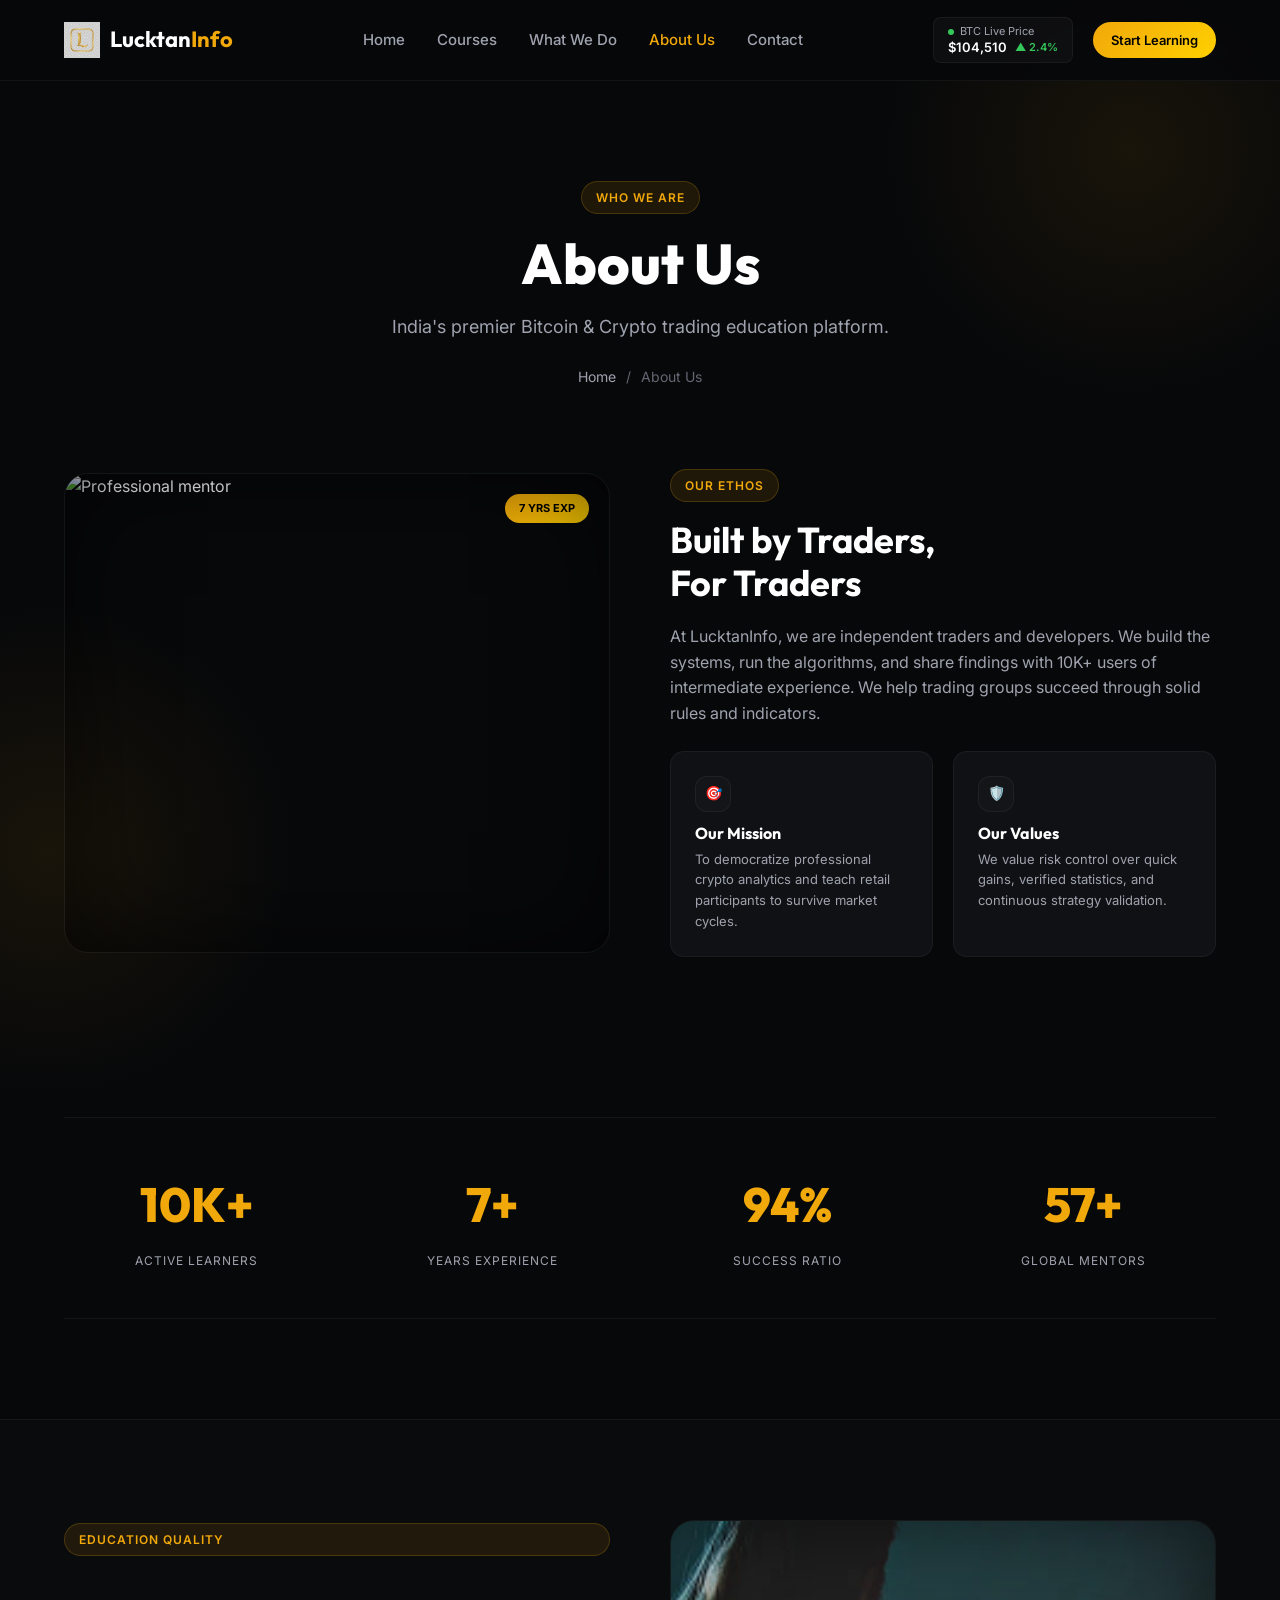
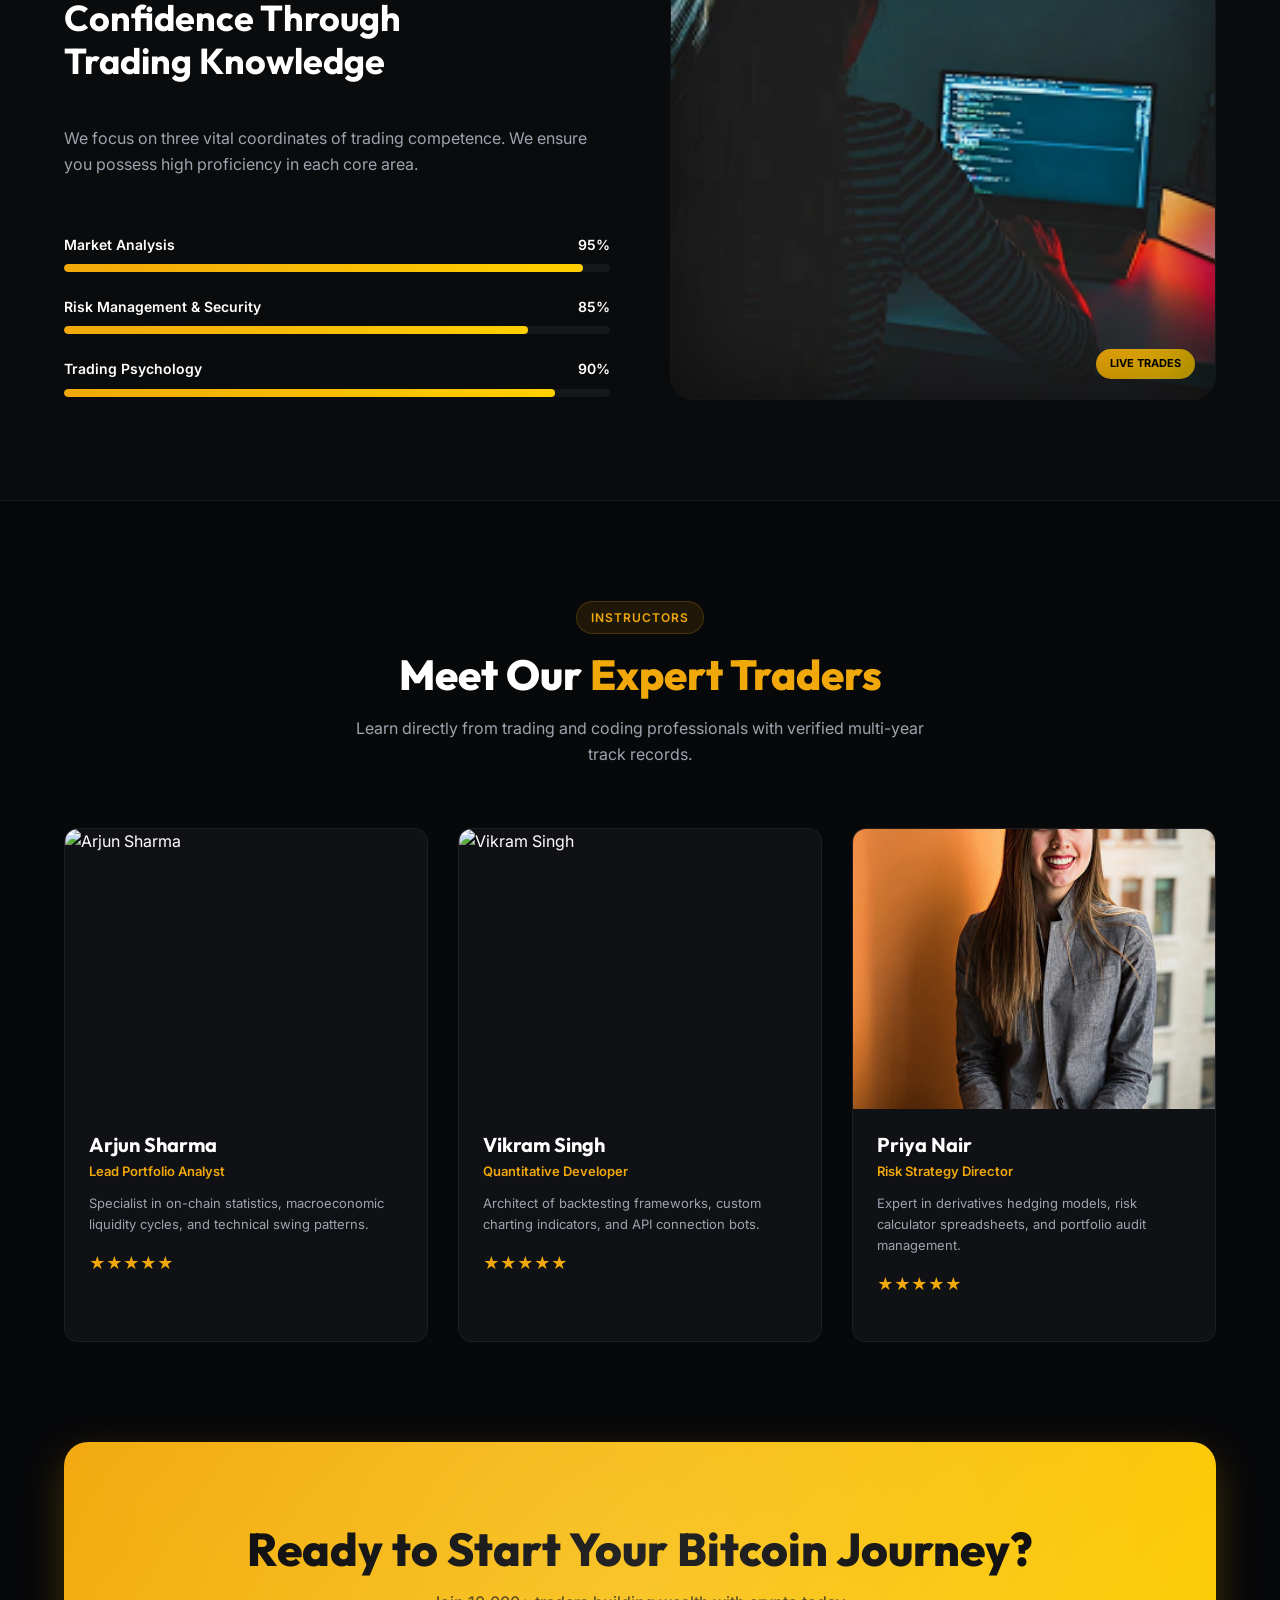
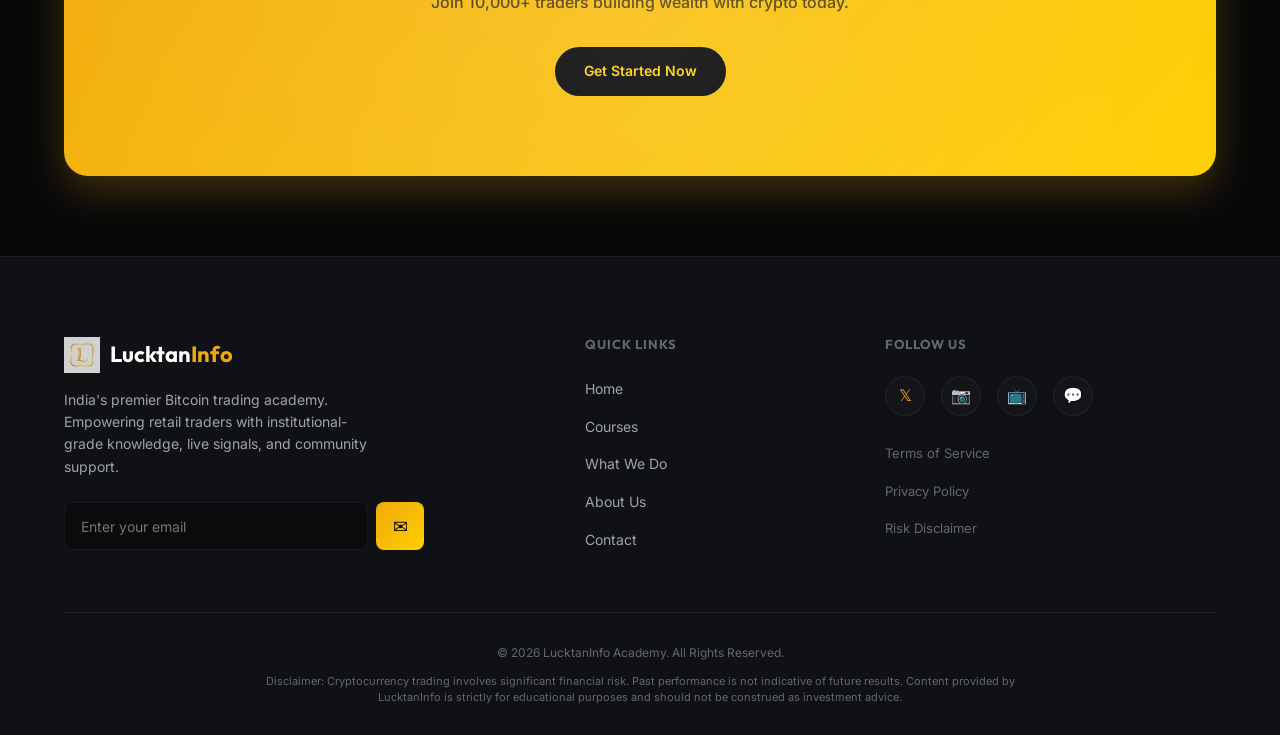
==== about.html @ 6dbd94b3 "Initial commit: LucktanInfo Bitcoin Trading Academy website" ====
<!DOCTYPE html>
<html lang="en">
<head>
  <meta charset="UTF-8">
  <meta name="viewport" content="width=device-width, initial-scale=1.0">
  <title>About Us | LucktanInfo Bitcoin Academy</title>
  <meta name="description" content="Meet our founders, check our core stats, and review the verified credentials of our lead crypto mentors.">
  <link rel="stylesheet" href="css/style.css">
</head>
<body>

  <!-- Background glows -->
  <div class="glow-sphere top-right"></div>
  <div class="glow-sphere bottom-left"></div>

  <!-- Header Section -->
  <header>
    <div class="container">
      <a href="index.html" class="logo" id="logoLink">
        <img src="images/logo.png" alt="LucktanInfo Logo">
        <div class="logo-text">Lucktan<span>Info</span></div>
      </a>
      
      <ul class="nav-links" id="navLinks">
        <li><a href="index.html" id="navHome">Home</a></li>
        <li><a href="courses.html" id="navCourses">Courses</a></li>
        <li><a href="what-we-do.html" id="navWhatWeDo">What We Do</a></li>
        <li><a href="about.html" class="active" id="navAbout">About Us</a></li>
        <li><a href="contact.html" id="navContact">Contact</a></li>
      </ul>

      <div class="nav-actions">
        <!-- Live Bitcoin price tracker -->
        <div class="crypto-ticker" id="btcTicker">
          <div class="ticker-top">
            <span class="ticker-dot"></span>
            <span>BTC Live Price</span>
          </div>
          <div class="ticker-price-row">
            <span class="crypto-price-val">$104,510</span>
            <span class="ticker-change up">▲ 2.4%</span>
          </div>
        </div>
        
        <a href="courses.html" class="btn btn-primary btn-sm" id="navCta">Start Learning</a>
        <button class="mobile-menu-btn" id="mobileMenuBtn" aria-label="Toggle menu">☰</button>
      </div>
    </div>
  </header>

  <!-- Page Hero Section -->
  <section class="page-hero">
    <div class="container">
      <span class="badge">Who We Are</span>
      <h1 class="page-title">About Us</h1>
      <p class="page-subtitle">India's premier Bitcoin & Crypto trading education platform.</p>
      <div class="breadcrumbs">
        <a href="index.html">Home</a>
        <span>/</span>
        <span>About Us</span>
      </div>
    </div>
  </section>

  <!-- Built by Traders Section -->
  <section class="section-padding" style="padding-top: 20px;">
    <div class="container">
      <div class="split-showcase">
        <div class="showcase-image">
          <img src="https://images.unsplash.com/photo-1560250097-0b93528c311a?auto=format&fit=crop&w=600&q=80" alt="Professional mentor">
          <span class="card-badge" style="top: 20px; right: 20px; font-size:11px; padding: 6px 14px; border-radius: 20px;">7 Yrs Exp</span>
        </div>
        
        <div class="showcase-content">
          <span class="badge">Our Ethos</span>
          <h2 style="font-size:36px; margin-bottom:20px;">Built by Traders, <br><span>For Traders</span></h2>
          <p style="color:var(--text-secondary); margin-bottom:24px;">At LucktanInfo, we are independent traders and developers. We build the systems, run the algorithms, and share findings with 10K+ users of intermediate experience. We help trading groups succeed through solid rules and indicators.</p>
          
          <div class="features-grid" style="grid-template-columns: 1fr 1fr; gap: 20px;">
            <div class="feature-card" style="padding:24px;">
              <div class="feature-icon" style="width:36px; height:36px; font-size:14px; margin-bottom:12px;">🎯</div>
              <h4 style="font-size:16px; margin-bottom:6px;">Our Mission</h4>
              <p style="font-size:13px; color:var(--text-secondary);">To democratize professional crypto analytics and teach retail participants to survive market cycles.</p>
            </div>
            
            <div class="feature-card" style="padding:24px;">
              <div class="feature-icon" style="width:36px; height:36px; font-size:14px; margin-bottom:12px;">🛡️</div>
              <h4 style="font-size:16px; margin-bottom:6px;">Our Values</h4>
              <p style="font-size:13px; color:var(--text-secondary);">We value risk control over quick gains, verified statistics, and continuous strategy validation.</p>
            </div>
          </div>
        </div>
      </div>
    </div>
  </section>

  <!-- Statistics Row -->
  <section class="container">
    <div class="about-stats">
      <div class="stat-item">
        <div class="stat-num">10K+</div>
        <div class="stat-label">Active Learners</div>
      </div>
      
      <div class="stat-item">
        <div class="stat-num">7+</div>
        <div class="stat-label">Years Experience</div>
      </div>
      
      <div class="stat-item">
        <div class="stat-num">94%</div>
        <div class="stat-label">Success Ratio</div>
      </div>
      
      <div class="stat-item">
        <div class="stat-num">57+</div>
        <div class="stat-label">Global Mentors</div>
      </div>
    </div>
  </section>

  <!-- Skills & Core Competence Section -->
  <section class="section-padding" style="background-color: rgba(255, 255, 255, 0.01); border-top: 1px solid var(--border-color); border-bottom: 1px solid var(--border-color);">
    <div class="container">
      <div class="split-showcase">
        <div class="skills-wrapper">
          <span class="badge">Education Quality</span>
          <h2 style="font-size:36px; margin-bottom:20px;">Confidence Through <br><span>Trading Knowledge</span></h2>
          <p style="color:var(--text-secondary); margin-bottom:32px;">We focus on three vital coordinates of trading competence. We ensure you possess high proficiency in each core area.</p>
          
          <div class="skill-bar-container">
            <div class="skill-header">
              <span>Market Analysis</span>
              <span>95%</span>
            </div>
            <div class="skill-bar-bg">
              <div class="skill-bar-fill" style="width: 95%;"></div>
            </div>
          </div>
          
          <div class="skill-bar-container">
            <div class="skill-header">
              <span>Risk Management & Security</span>
              <span>85%</span>
            </div>
            <div class="skill-bar-bg">
              <div class="skill-bar-fill" style="width: 85%;"></div>
            </div>
          </div>
          
          <div class="skill-bar-container">
            <div class="skill-header">
              <span>Trading Psychology</span>
              <span>90%</span>
            </div>
            <div class="skill-bar-bg">
              <div class="skill-bar-fill" style="width: 90%;"></div>
            </div>
          </div>
        </div>
        
        <div class="showcase-image">
          <img src="images/coder-desk.png" alt="Trading setup">
          <span class="card-badge" style="bottom: 20px; right: 20px; top:auto; font-size:11px; padding: 6px 14px; border-radius: 20px;">Live Trades</span>
        </div>
      </div>
    </div>
  </section>

  <!-- Expert Mentors Section -->
  <section class="section-padding">
    <div class="container">
      <div class="section-header">
        <span class="badge">Instructors</span>
        <h2>Meet Our <span>Expert Traders</span></h2>
        <p>Learn directly from trading and coding professionals with verified multi-year track records.</p>
      </div>
      
      <div class="experts-grid">
        <!-- Expert 1 -->
        <div class="expert-card">
          <div class="expert-img">
            <img src="https://images.unsplash.com/photo-1507003211169-0a1dd7228f2d?auto=format&fit=crop&w=300&q=80" alt="Arjun Sharma">
          </div>
          <div class="expert-body">
            <h3>Arjun Sharma</h3>
            <div class="expert-role">Lead Portfolio Analyst</div>
            <p class="expert-desc">Specialist in on-chain statistics, macroeconomic liquidity cycles, and technical swing patterns.</p>
            <div class="stars">★★★★★</div>
          </div>
        </div>
        
        <!-- Expert 2 -->
        <div class="expert-card">
          <div class="expert-img">
            <img src="https://images.unsplash.com/photo-1500648767791-00dcc994a43e?auto=format&fit=crop&w=300&q=80" alt="Vikram Singh">
          </div>
          <div class="expert-body">
            <h3>Vikram Singh</h3>
            <div class="expert-role">Quantitative Developer</div>
            <p class="expert-desc">Architect of backtesting frameworks, custom charting indicators, and API connection bots.</p>
            <div class="stars">★★★★★</div>
          </div>
        </div>
        
        <!-- Expert 3 -->
        <div class="expert-card">
          <div class="expert-img">
            <img src="images/expert-priya.png" alt="Priya Nair">
          </div>
          <div class="expert-body">
            <h3>Priya Nair</h3>
            <div class="expert-role">Risk Strategy Director</div>
            <p class="expert-desc">Expert in derivatives hedging models, risk calculator spreadsheets, and portfolio audit management.</p>
            <div class="stars">★★★★★</div>
          </div>
        </div>
      </div>
    </div>
  </section>

  <!-- CTA Banner Section -->
  <section class="container">
    <div class="cta-banner">
      <h2>Ready to Start Your Bitcoin Journey?</h2>
      <p>Join 10,000+ traders building wealth with crypto today.</p>
      <a href="contact.html" class="btn">Get Started Now</a>
    </div>
  </section>

  <!-- Footer Section -->
  <footer>
    <div class="container">
      <div class="footer-grid">
        <div class="footer-brand">
          <div class="logo" style="margin-bottom: 16px;">
            <img src="images/logo.png" alt="LucktanInfo Logo">
            <div class="logo-text">Lucktan<span>Info</span></div>
          </div>
          <p>India's premier Bitcoin trading academy. Empowering retail traders with institutional-grade knowledge, live signals, and community support.</p>
          <form class="footer-newsletter" id="newsletterForm">
            <input type="email" placeholder="Enter your email" required aria-label="Email address">
            <button type="submit" aria-label="Subscribe">✉</button>
          </form>
        </div>
        
        <div class="footer-links">
          <h4>Quick Links</h4>
          <ul>
            <li><a href="index.html">Home</a></li>
            <li><a href="courses.html">Courses</a></li>
            <li><a href="what-we-do.html">What We Do</a></li>
            <li><a href="about.html">About Us</a></li>
            <li><a href="contact.html">Contact</a></li>
          </ul>
        </div>
        
        <div class="footer-social">
          <h4>Follow Us</h4>
          <div class="social-icons">
            <a href="#" class="social-icon">𝕏</a>
            <a href="#" class="social-icon">📷</a>
            <a href="#" class="social-icon">📺</a>
            <a href="#" class="social-icon">💬</a>
          </div>
          <ul class="footer-social-links">
            <li><a href="#">Terms of Service</a></li>
            <li><a href="#">Privacy Policy</a></li>
            <li><a href="#">Risk Disclaimer</a></li>
          </ul>
        </div>
      </div>
      
      <div class="footer-bottom">
        <p>&copy; 2026 LucktanInfo Academy. All Rights Reserved.</p>
        <p style="max-width: 800px; margin: 0 auto; color: var(--text-muted); font-size:11px; line-height:1.4;">Disclaimer: Cryptocurrency trading involves significant financial risk. Past performance is not indicative of future results. Content provided by LucktanInfo is strictly for educational purposes and should not be construed as investment advice.</p>
      </div>
    </div>
  </footer>

  <script src="js/main.js"></script>
</body>
</html>
---- css/style.css ----
@import url('https://fonts.googleapis.com/css2?family=Inter:wght@300;400;500;600;700&family=Outfit:wght@400;500;600;700;800&display=swap');

:root {
  --bg-main: #07080a;
  --bg-surface: #101114;
  --bg-surface-hover: #15171c;
  --color-primary: #f1a80a;
  --color-secondary: #ffd000;
  --color-danger: #ff3b30;
  --color-success: #34c759;
  --text-primary: #ffffff;
  --text-secondary: #9ea3ae;
  --text-muted: #626772;
  --border-color: rgba(255, 255, 255, 0.05);
  --border-glow: rgba(241, 168, 10, 0.2);
  --gradient-gold: linear-gradient(135deg, #f1a80a 0%, #ffd000 100%);
  --gradient-dark: linear-gradient(180deg, #101114 0%, #07080a 100%);
  --transition-smooth: all 0.3s cubic-bezier(0.25, 0.8, 0.25, 1);
  --border-radius-sm: 8px;
  --border-radius-md: 14px;
  --border-radius-lg: 24px;
}

* {
  box-sizing: border-box;
  margin: 0;
  padding: 0;
}

html {
  scroll-behavior: smooth;
}

body {
  font-family: 'Inter', sans-serif;
  background-color: var(--bg-main);
  color: var(--text-primary);
  line-height: 1.6;
  overflow-x: hidden;
  -webkit-font-smoothing: antialiased;
}

h1, h2, h3, h4, h5, h6 {
  font-family: 'Outfit', sans-serif;
  font-weight: 700;
  color: var(--text-primary);
  line-height: 1.2;
}

a {
  color: inherit;
  text-decoration: none;
  transition: var(--transition-smooth);
}

button, input, textarea, select {
  font-family: inherit;
}

/* Background Glow Effects */
.glow-sphere {
  position: absolute;
  width: 500px;
  height: 500px;
  border-radius: 50%;
  background: radial-gradient(circle, rgba(241, 168, 10, 0.08) 0%, rgba(241, 168, 10, 0) 70%);
  z-index: 0;
  pointer-events: none;
}

.glow-sphere.top-right {
  top: -100px;
  right: -100px;
}

.glow-sphere.bottom-left {
  bottom: -200px;
  left: -200px;
}

.glow-sphere.center {
  top: 50%;
  left: 50%;
  transform: translate(-50%, -50%);
}

/* Layout Wrapper */
.container {
  max-width: 1200px;
  margin: 0 auto;
  padding: 0 24px;
  position: relative;
  z-index: 1;
}

/* Header & Navigation */
header {
  position: sticky;
  top: 0;
  background-color: rgba(7, 8, 10, 0.85);
  backdrop-filter: blur(12px);
  border-bottom: 1px solid var(--border-color);
  z-index: 1000;
}

header .container {
  display: flex;
  align-items: center;
  justify-content: space-between;
  height: 80px;
}

.logo {
  display: flex;
  align-items: center;
  gap: 10px;
  font-size: 22px;
  font-family: 'Outfit', sans-serif;
  font-weight: 700;
}

.logo img {
  height: 36px;
  width: 36px;
}

.logo-text span {
  color: var(--color-primary);
}

.nav-links {
  display: flex;
  gap: 32px;
  list-style: none;
}

.nav-links a {
  font-size: 15px;
  font-weight: 500;
  color: var(--text-secondary);
}

.nav-links a:hover, .nav-links a.active {
  color: var(--color-primary);
}

.nav-actions {
  display: flex;
  align-items: center;
  gap: 20px;
}

/* Real-time Crypto Price Card */
.crypto-ticker {
  background-color: rgba(255, 255, 255, 0.03);
  border: 1px solid var(--border-color);
  border-radius: var(--border-radius-sm);
  padding: 6px 14px;
  font-size: 13px;
  display: flex;
  flex-direction: column;
  line-height: 1.3;
}

.ticker-top {
  display: flex;
  align-items: center;
  gap: 6px;
  color: var(--text-secondary);
  font-size: 11px;
}

.ticker-dot {
  width: 6px;
  height: 6px;
  background-color: var(--color-success);
  border-radius: 50%;
  animation: pulse-dot 1.5s infinite;
}

.ticker-price-row {
  display: flex;
  align-items: center;
  gap: 8px;
  font-weight: 600;
}

.ticker-change {
  font-size: 11px;
  display: flex;
  align-items: center;
}

.ticker-change.up {
  color: var(--color-success);
}

.ticker-change.down {
  color: var(--color-danger);
}

@keyframes pulse-dot {
  0% { transform: scale(0.9); opacity: 0.6; }
  50% { transform: scale(1.2); opacity: 1; }
  100% { transform: scale(0.9); opacity: 0.6; }
}

/* Buttons */
.btn {
  display: inline-flex;
  align-items: center;
  justify-content: center;
  font-weight: 600;
  font-size: 14px;
  padding: 12px 28px;
  border-radius: 30px;
  border: none;
  cursor: pointer;
  transition: var(--transition-smooth);
}

.btn-primary {
  background: var(--gradient-gold);
  color: #000000;
}

.btn-primary:hover {
  transform: translateY(-2px);
  box-shadow: 0 6px 20px rgba(241, 168, 10, 0.35);
}

.btn-outline {
  background: transparent;
  color: var(--text-primary);
  border: 1px solid var(--border-color);
}

.btn-outline:hover {
  border-color: var(--color-primary);
  color: var(--color-primary);
  background-color: rgba(241, 168, 10, 0.05);
}

.btn-sm {
  padding: 8px 18px;
  font-size: 13px;
}

.mobile-menu-btn {
  display: none;
  background: none;
  border: none;
  color: var(--text-primary);
  font-size: 24px;
  cursor: pointer;
}

/* Page Hero Header (Courses, About, What We Do, Contact) */
.page-hero {
  padding: 100px 0 60px;
  text-align: center;
  position: relative;
}

.badge {
  display: inline-block;
  background-color: rgba(241, 168, 10, 0.1);
  color: var(--color-primary);
  border: 1px solid rgba(241, 168, 10, 0.2);
  padding: 6px 14px;
  border-radius: 20px;
  font-size: 12px;
  font-weight: 600;
  text-transform: uppercase;
  letter-spacing: 1px;
  margin-bottom: 16px;
}

.page-title {
  font-size: 56px;
  font-weight: 800;
  margin-bottom: 16px;
}

.page-subtitle {
  font-size: 18px;
  color: var(--text-secondary);
  max-width: 600px;
  margin: 0 auto 24px;
}

.breadcrumbs {
  display: flex;
  justify-content: center;
  gap: 10px;
  color: var(--text-muted);
  font-size: 14px;
}

.breadcrumbs a {
  color: var(--text-secondary);
}

.breadcrumbs a:hover {
  color: var(--color-primary);
}

/* Index / Hero Section */
.hero {
  padding: 100px 0 80px;
  position: relative;
}

.hero .container {
  display: grid;
  grid-template-columns: 1fr 1fr;
  align-items: center;
  gap: 60px;
}

.hero-content h1 {
  font-size: 64px;
  font-weight: 800;
  line-height: 1.1;
  margin-bottom: 24px;
}

.hero-content h1 span {
  color: var(--color-primary);
  display: block;
}

.hero-content p {
  font-size: 18px;
  color: var(--text-secondary);
  margin-bottom: 40px;
  max-width: 500px;
}

/* Custom Stacked Hero Title and Checklist to match original Landing Page design */
.hero-title-stacked {
  font-size: 72px !important;
  font-weight: 800;
  line-height: 1.05 !important;
  margin-bottom: 30px !important;
  text-transform: none;
  letter-spacing: -1.5px;
}

.hero-title-stacked span {
  color: var(--color-primary);
}

.hero-checklist {
  list-style: none;
  margin-bottom: 40px;
  display: flex;
  flex-direction: column;
  gap: 12px;
}

.hero-checklist li {
  font-size: 15px;
  color: var(--text-secondary);
  display: flex;
  align-items: center;
  gap: 12px;
}

.hero-checklist li::before {
  content: '✓';
  color: var(--color-primary);
  font-weight: 800;
  font-size: 18px;
}

.sparkline path {
  stroke-dasharray: 500;
  stroke-dashoffset: 500;
  animation: draw-sparkline 3s ease-out forwards;
}

@keyframes draw-sparkline {
  to {
    stroke-dashoffset: 0;
  }
}

.hero-actions {
  display: flex;
  gap: 20px;
}

.hero-graphic {
  position: relative;
  display: flex;
  justify-content: center;
  align-items: center;
}

.hero-avatar-wrapper {
  position: relative;
  width: 380px;
  height: 380px;
  border-radius: 50%;
  padding: 15px;
  background: radial-gradient(circle, rgba(241, 168, 10, 0.2) 0%, rgba(241, 168, 10, 0) 70%);
}

.hero-avatar-wrapper::after {
  content: '';
  position: absolute;
  top: 0;
  left: 0;
  right: 0;
  bottom: 0;
  border-radius: 50%;
  border: 1px dashed rgba(241, 168, 10, 0.3);
  animation: rotate-dashed 20s linear infinite;
}

.hero-avatar-wrapper img {
  width: 100%;
  height: 100%;
  object-fit: cover;
  border-radius: 50%;
  border: 3px solid rgba(255, 255, 255, 0.05);
}

.hero-stat-card {
  position: absolute;
  background-color: rgba(16, 17, 20, 0.85);
  backdrop-filter: blur(10px);
  border: 1px solid var(--border-color);
  border-radius: var(--border-radius-md);
  padding: 16px 20px;
  display: flex;
  flex-direction: column;
  gap: 4px;
}

.hero-stat-card.top-card {
  top: 40px;
  right: -20px;
  box-shadow: var(--border-glow);
}

.hero-stat-card.top-card .stat-val {
  font-size: 22px;
  font-weight: 700;
  color: var(--color-primary);
}

.hero-stat-card.bottom-card {
  bottom: 30px;
  left: -20px;
  flex-direction: row;
  align-items: center;
  gap: 16px;
}

.hero-stat-card.bottom-card .stat-icon {
  background-color: rgba(241, 168, 10, 0.1);
  border-radius: 50%;
  width: 44px;
  height: 44px;
  display: flex;
  align-items: center;
  justify-content: center;
  color: var(--color-primary);
}

.hero-stat-card .stat-title {
  font-size: 11px;
  text-transform: uppercase;
  color: var(--text-secondary);
  letter-spacing: 0.5px;
}

@keyframes rotate-dashed {
  from { transform: rotate(0deg); }
  to { transform: rotate(360deg); }
}

/* Partner Logo Ticker */
.logo-ticker {
  background-color: rgba(16, 17, 20, 0.4);
  border-top: 1px solid var(--border-color);
  border-bottom: 1px solid var(--border-color);
  padding: 24px 0;
  overflow: hidden;
  position: relative;
}

.logo-ticker-inner {
  display: flex;
  align-items: center;
  justify-content: space-around;
  flex-wrap: wrap;
  gap: 40px;
}

.logo-ticker-inner span {
  font-family: 'Outfit', sans-serif;
  font-size: 18px;
  font-weight: 600;
  color: var(--text-muted);
  letter-spacing: 1px;
}

/* Feature/Pill Tiers Section */
.section-header {
  text-align: center;
  margin-bottom: 60px;
  position: relative;
}

.section-header h2 {
  font-size: 42px;
  font-weight: 800;
  margin-bottom: 16px;
}

.section-header h2 span {
  color: var(--color-primary);
}

.section-header p {
  color: var(--text-secondary);
  font-size: 16px;
  max-width: 600px;
  margin: 0 auto;
}

.section-padding {
  padding: 100px 0;
}

/* Grid System - Features & What We Do */
.features-grid {
  display: grid;
  grid-template-columns: repeat(3, 1fr);
  gap: 30px;
}

.feature-card {
  background-color: var(--bg-surface);
  border: 1px solid var(--border-color);
  border-radius: var(--border-radius-md);
  padding: 40px 30px;
  transition: var(--transition-smooth);
  position: relative;
  overflow: hidden;
}

.feature-card::before {
  content: '';
  position: absolute;
  top: 0;
  left: 0;
  width: 4px;
  height: 0;
  background: var(--gradient-gold);
  transition: var(--transition-smooth);
}

.feature-card:hover {
  background-color: var(--bg-surface-hover);
  border-color: var(--border-glow);
  transform: translateY(-5px);
  box-shadow: 0 10px 30px rgba(0, 0, 0, 0.5);
}

.feature-card:hover::before {
  height: 100%;
}

.feature-icon {
  background-color: rgba(255, 255, 255, 0.02);
  border: 1px solid var(--border-color);
  width: 56px;
  height: 56px;
  border-radius: 12px;
  display: flex;
  align-items: center;
  justify-content: center;
  color: var(--color-primary);
  font-size: 20px;
  margin-bottom: 24px;
  transition: var(--transition-smooth);
}

.feature-card:hover .feature-icon {
  background: var(--gradient-gold);
  color: #000000;
  border-color: transparent;
}

.feature-card h3 {
  font-size: 20px;
  font-weight: 600;
  margin-bottom: 12px;
}

.feature-card p {
  color: var(--text-secondary);
  font-size: 14px;
}

.feature-card.featured {
  border-color: rgba(241, 168, 10, 0.3);
  box-shadow: 0 0 15px rgba(241, 168, 10, 0.05);
}

.card-badge {
  position: absolute;
  top: 20px;
  right: 20px;
  font-size: 10px;
  font-weight: 700;
  background: var(--gradient-gold);
  color: #000000;
  padding: 3px 8px;
  border-radius: 4px;
  text-transform: uppercase;
}

/* Course Cards Section */
.courses-grid {
  display: grid;
  grid-template-columns: repeat(3, 1fr);
  gap: 30px;
}

.course-card {
  background-color: var(--bg-surface);
  border: 1px solid var(--border-color);
  border-radius: var(--border-radius-md);
  overflow: hidden;
  transition: var(--transition-smooth);
  display: flex;
  flex-direction: column;
}

.course-card:hover {
  transform: translateY(-5px);
  border-color: var(--border-glow);
  box-shadow: 0 10px 30px rgba(0, 0, 0, 0.5);
}

.course-img {
  height: 200px;
  position: relative;
  overflow: hidden;
}

.course-img img {
  width: 100%;
  height: 100%;
  object-fit: cover;
  transition: var(--transition-smooth);
}

.course-card:hover .course-img img {
  transform: scale(1.05);
}

.course-difficulty {
  position: absolute;
  bottom: 16px;
  left: 16px;
  background-color: rgba(0, 0, 0, 0.7);
  backdrop-filter: blur(4px);
  color: var(--color-primary);
  border: 1px solid rgba(241, 168, 10, 0.3);
  padding: 4px 10px;
  border-radius: 4px;
  font-size: 11px;
  font-weight: 600;
}

.course-body {
  padding: 24px;
  flex-grow: 1;
  display: flex;
  flex-direction: column;
}

.course-body h3 {
  font-size: 20px;
  font-weight: 600;
  margin-bottom: 12px;
}

.course-body p {
  color: var(--text-secondary);
  font-size: 14px;
  margin-bottom: 24px;
  flex-grow: 1;
}

.course-footer {
  display: flex;
  align-items: center;
  justify-content: space-between;
  border-top: 1px solid var(--border-color);
  padding-top: 16px;
}

.enroll-link {
  font-size: 14px;
  font-weight: 600;
  color: var(--color-primary);
  display: flex;
  align-items: center;
  gap: 6px;
}

.enroll-link:hover {
  gap: 10px;
}

.course-card.featured-card {
  border-color: rgba(241, 168, 10, 0.3);
}

.course-card.featured-card .btn-enroll {
  background: var(--gradient-gold);
  color: #000000;
  width: 100%;
  padding: 10px;
  border-radius: 8px;
  text-align: center;
  font-weight: 600;
  margin-top: auto;
}

.course-card.featured-card .btn-enroll:hover {
  transform: translateY(-2px);
  box-shadow: 0 4px 15px rgba(241, 168, 10, 0.2);
}

/* Split Showcase Sections (What We Do steps, About section) */
.split-showcase {
  display: grid;
  grid-template-columns: 1fr 1fr;
  align-items: center;
  gap: 60px;
}

.showcase-image {
  border-radius: var(--border-radius-lg);
  overflow: hidden;
  border: 1px solid var(--border-color);
  height: 480px;
  position: relative;
}

.showcase-image img {
  width: 100%;
  height: 100%;
  object-fit: cover;
}

.showcase-image::after {
  content: '';
  position: absolute;
  top: 0;
  left: 0;
  right: 0;
  bottom: 0;
  box-shadow: inset 0 0 100px rgba(0, 0, 0, 0.6);
  pointer-events: none;
}

.showcase-steps {
  display: flex;
  flex-direction: column;
  gap: 20px;
}

.showcase-step-card {
  background-color: var(--bg-surface);
  border: 1px solid var(--border-color);
  border-radius: var(--border-radius-md);
  padding: 24px 30px;
  display: flex;
  gap: 24px;
  align-items: flex-start;
  transition: var(--transition-smooth);
}

.showcase-step-card:hover {
  background-color: var(--bg-surface-hover);
  border-color: var(--border-glow);
  transform: translateX(5px);
}

.step-num {
  background-color: var(--color-primary);
  color: #000000;
  width: 36px;
  height: 36px;
  border-radius: 50%;
  display: flex;
  align-items: center;
  justify-content: center;
  font-weight: 700;
  font-size: 16px;
  flex-shrink: 0;
}

.step-content h4 {
  font-size: 18px;
  font-weight: 600;
  margin-bottom: 6px;
}

.step-content p {
  color: var(--text-secondary);
  font-size: 14px;
}

/* Testimonial Cards */
.testimonials-grid {
  display: grid;
  grid-template-columns: repeat(3, 1fr);
  gap: 30px;
}

.testimonial-card {
  background-color: var(--bg-surface);
  border: 1px solid var(--border-color);
  border-radius: var(--border-radius-md);
  padding: 36px 30px;
  display: flex;
  flex-direction: column;
  transition: var(--transition-smooth);
}

.testimonial-card:hover {
  border-color: var(--border-glow);
}

.stars {
  display: flex;
  gap: 4px;
  color: var(--color-primary);
  margin-bottom: 20px;
}

.testimonial-text {
  font-size: 15px;
  font-style: italic;
  color: var(--text-secondary);
  margin-bottom: 24px;
  flex-grow: 1;
}

.testimonial-user {
  display: flex;
  align-items: center;
  gap: 16px;
}

.user-avatar {
  width: 48px;
  height: 48px;
  border-radius: 50%;
  overflow: hidden;
  background-color: rgba(241, 168, 10, 0.1);
  display: flex;
  align-items: center;
  justify-content: center;
  color: var(--color-primary);
  font-weight: 700;
  font-size: 16px;
  border: 1px solid var(--border-color);
}

.user-avatar img {
  width: 100%;
  height: 100%;
  object-fit: cover;
}

.user-info h4 {
  font-size: 15px;
  font-weight: 600;
}

.user-info p {
  color: var(--text-muted);
  font-size: 12px;
}

/* FAQ Accordion Component (2-column layout to match design) */
.faq-list {
  max-width: 1200px;
  margin: 0 auto;
  display: grid;
  grid-template-columns: 1fr 1fr;
  gap: 20px;
}

.faq-item {
  background-color: var(--bg-surface);
  border: 1px solid var(--border-color);
  border-radius: var(--border-radius-md);
  overflow: hidden;
  transition: var(--transition-smooth);
}

.faq-item:hover {
  border-color: var(--border-glow);
}

.faq-question {
  padding: 24px 30px;
  display: flex;
  justify-content: space-between;
  align-items: center;
  cursor: pointer;
  user-select: none;
}

.faq-question h4 {
  font-size: 16px;
  font-weight: 600;
}

.faq-icon {
  color: var(--color-primary);
  font-size: 18px;
  transition: var(--transition-smooth);
  width: 28px;
  height: 28px;
  border-radius: 50%;
  background-color: rgba(255, 255, 255, 0.02);
  display: flex;
  align-items: center;
  justify-content: center;
  border: 1px solid var(--border-color);
}

.faq-answer {
  max-height: 0;
  overflow: hidden;
  transition: max-height 0.35s ease-out;
}

.faq-answer-inner {
  padding: 0 30px 24px;
  color: var(--text-secondary);
  font-size: 14px;
}

.faq-item.active .faq-answer {
  max-height: 200px;
}

.faq-item.active .faq-icon {
  transform: rotate(180deg);
}

.faq-cta-link {
  text-align: center;
  margin-top: 40px;
  font-size: 15px;
  color: var(--text-secondary);
}

.faq-cta-link a {
  color: var(--color-primary);
  font-weight: 600;
}

/* Pricing Grid */
.pricing-grid {
  display: grid;
  grid-template-columns: repeat(3, 1fr);
  gap: 30px;
  align-items: stretch;
}

.pricing-card {
  background-color: var(--bg-surface);
  border: 1px solid var(--border-color);
  border-radius: var(--border-radius-md);
  padding: 48px 36px;
  display: flex;
  flex-direction: column;
  position: relative;
  transition: var(--transition-smooth);
}

.pricing-card:hover {
  transform: translateY(-5px);
  border-color: var(--border-glow);
}

.pricing-card.popular {
  border-color: rgba(241, 168, 10, 0.5);
  box-shadow: 0 0 25px rgba(241, 168, 10, 0.08);
}

.pricing-tag {
  position: absolute;
  top: -15px;
  left: 50%;
  transform: translateX(-50%);
  background: var(--gradient-gold);
  color: #000000;
  font-size: 11px;
  font-weight: 800;
  padding: 6px 16px;
  border-radius: 20px;
  text-transform: uppercase;
  letter-spacing: 0.5px;
}

.pricing-header h3 {
  font-size: 22px;
  margin-bottom: 24px;
}

.price {
  font-size: 48px;
  font-family: 'Outfit', sans-serif;
  font-weight: 800;
  margin-bottom: 8px;
  color: var(--text-primary);
}

.price span {
  font-size: 16px;
  color: var(--text-secondary);
  font-weight: 400;
}

.pricing-desc {
  font-size: 13px;
  color: var(--text-secondary);
  margin-bottom: 32px;
}

.pricing-features {
  list-style: none;
  display: flex;
  flex-direction: column;
  gap: 16px;
  margin-bottom: 40px;
  flex-grow: 1;
}

.pricing-features li {
  display: flex;
  align-items: center;
  gap: 12px;
  font-size: 14px;
  color: var(--text-secondary);
}

.pricing-features li::before {
  content: '✓';
  color: var(--color-primary);
  font-weight: 700;
  font-size: 16px;
}

.pricing-features li.disabled {
  color: var(--text-muted);
}

.pricing-features li.disabled::before {
  content: '✕';
  color: var(--text-muted);
}

.btn-pricing {
  width: 100%;
}

/* Call to Action Banner */
.cta-banner {
  background: var(--gradient-gold);
  border-radius: var(--border-radius-lg);
  padding: 80px 40px;
  text-align: center;
  position: relative;
  overflow: hidden;
  box-shadow: 0 15px 40px rgba(241, 168, 10, 0.25);
  margin-bottom: 80px;
}

.cta-banner::before {
  content: '';
  position: absolute;
  top: -50%;
  left: -50%;
  width: 200%;
  height: 200%;
  background: radial-gradient(circle, rgba(255, 255, 255, 0.15) 0%, rgba(255, 255, 255, 0) 60%);
  pointer-events: none;
}

.cta-banner h2 {
  font-size: 46px;
  font-weight: 800;
  color: #000000;
  margin-bottom: 12px;
}

.cta-banner p {
  color: rgba(0, 0, 0, 0.7);
  font-size: 16px;
  font-weight: 500;
  margin-bottom: 32px;
}

.cta-banner .btn {
  background: #000000;
  color: var(--color-secondary);
  border: 1px solid transparent;
}

.cta-banner .btn:hover {
  background: #111111;
  color: var(--text-primary);
  box-shadow: 0 6px 20px rgba(0, 0, 0, 0.4);
}

/* Footer Section */
footer {
  background-color: var(--bg-surface);
  border-top: 1px solid var(--border-color);
  padding: 80px 0 30px;
}

.footer-grid {
  display: grid;
  grid-template-columns: 2fr 1fr 1.5fr;
  gap: 80px;
  margin-bottom: 60px;
}

.footer-brand h3 {
  font-size: 24px;
  margin-bottom: 16px;
}

.footer-brand p {
  color: var(--text-secondary);
  font-size: 14px;
  margin-bottom: 24px;
  max-width: 320px;
}

/* Footer Newsletter Form */
.footer-newsletter {
  display: flex;
  gap: 8px;
  width: 100%;
  max-width: 360px;
}

.footer-newsletter input {
  background-color: rgba(0, 0, 0, 0.3);
  border: 1px solid var(--border-color);
  border-radius: 8px;
  padding: 12px 16px;
  color: var(--text-primary);
  font-size: 14px;
  flex-grow: 1;
}

.footer-newsletter input:focus {
  outline: none;
  border-color: var(--color-primary);
}

.footer-newsletter button {
  background: var(--gradient-gold);
  border: none;
  border-radius: 8px;
  width: 48px;
  height: 48px;
  display: flex;
  align-items: center;
  justify-content: center;
  cursor: pointer;
  font-size: 18px;
  transition: var(--transition-smooth);
}

.footer-newsletter button:hover {
  transform: scale(1.05);
}

.footer-links h4, .footer-social h4 {
  font-size: 13px;
  font-weight: 700;
  text-transform: uppercase;
  color: var(--text-muted);
  letter-spacing: 1px;
  margin-bottom: 24px;
}

.footer-links ul {
  list-style: none;
  display: flex;
  flex-direction: column;
  gap: 12px;
}

.footer-links a {
  font-size: 14px;
  color: var(--text-secondary);
}

.footer-links a:hover {
  color: var(--color-primary);
}

.social-icons {
  display: flex;
  gap: 16px;
  margin-bottom: 24px;
}

.social-icon {
  width: 40px;
  height: 40px;
  border-radius: 50%;
  background-color: rgba(255, 255, 255, 0.02);
  border: 1px solid var(--border-color);
  display: flex;
  align-items: center;
  justify-content: center;
  color: var(--color-primary);
  font-size: 16px;
  transition: var(--transition-smooth);
}

.social-icon:hover {
  background: var(--gradient-gold);
  color: #000000;
  border-color: transparent;
  transform: translateY(-2px);
}

.footer-social-links {
  display: flex;
  flex-direction: column;
  gap: 12px;
  list-style: none;
}

.footer-social-links a {
  font-size: 13px;
  color: var(--text-muted);
}

.footer-social-links a:hover {
  color: var(--color-primary);
}

.footer-bottom {
  border-top: 1px solid var(--border-color);
  padding-top: 30px;
  display: flex;
  flex-direction: column;
  align-items: center;
  gap: 12px;
  text-align: center;
  color: var(--text-muted);
  font-size: 12px;
}

/* Platforms We Teach Tag List */
.tags-list {
  display: flex;
  flex-wrap: wrap;
  justify-content: center;
  gap: 12px;
  max-width: 800px;
  margin: 0 auto;
}

.tag-pill {
  background-color: var(--bg-surface);
  border: 1px solid var(--border-color);
  border-radius: 20px;
  padding: 8px 20px;
  font-size: 13px;
  font-weight: 500;
  color: var(--text-secondary);
  transition: var(--transition-smooth);
}

.tag-pill:hover {
  border-color: var(--color-primary);
  color: var(--color-primary);
}

/* About Us Layout elements */
.about-stats {
  display: grid;
  grid-template-columns: repeat(4, 1fr);
  gap: 30px;
  margin: 60px 0 100px;
  border-top: 1px solid var(--border-color);
  border-bottom: 1px solid var(--border-color);
  padding: 48px 0;
}

.stat-item {
  text-align: center;
}

.stat-num {
  font-size: 48px;
  font-family: 'Outfit', sans-serif;
  font-weight: 800;
  color: var(--color-primary);
  margin-bottom: 8px;
}

.stat-label {
  font-size: 12px;
  text-transform: uppercase;
  color: var(--text-secondary);
  letter-spacing: 1px;
}

.skills-wrapper {
  display: flex;
  flex-direction: column;
  gap: 24px;
}

.skill-bar-container {
  display: flex;
  flex-direction: column;
  gap: 8px;
}

.skill-header {
  display: flex;
  justify-content: space-between;
  font-size: 14px;
  font-weight: 600;
}

.skill-bar-bg {
  height: 8px;
  background-color: rgba(255, 255, 255, 0.05);
  border-radius: 4px;
  width: 100%;
  overflow: hidden;
}

.skill-bar-fill {
  height: 100%;
  background: var(--gradient-gold);
  border-radius: 4px;
  transition: width 1.5s ease-out;
}

/* Expert Cards */
.experts-grid {
  display: grid;
  grid-template-columns: repeat(3, 1fr);
  gap: 30px;
}

.expert-card {
  background-color: var(--bg-surface);
  border: 1px solid var(--border-color);
  border-radius: var(--border-radius-md);
  overflow: hidden;
  transition: var(--transition-smooth);
}

.expert-card:hover {
  border-color: var(--border-glow);
  transform: translateY(-5px);
}

.expert-img {
  height: 280px;
  width: 100%;
  position: relative;
  overflow: hidden;
}

.expert-img img {
  width: 100%;
  height: 100%;
  object-fit: cover;
  transition: var(--transition-smooth);
}

.expert-card:hover .expert-img img {
  transform: scale(1.05);
}

.expert-body {
  padding: 24px;
}

.expert-body h3 {
  font-size: 20px;
  margin-bottom: 4px;
}

.expert-role {
  color: var(--color-primary);
  font-size: 13px;
  font-weight: 600;
  margin-bottom: 12px;
}

.expert-desc {
  font-size: 13px;
  color: var(--text-secondary);
  margin-bottom: 16px;
}

/* Contact Page Form & Layout */
.contact-grid {
  display: grid;
  grid-template-columns: repeat(3, 1fr);
  gap: 30px;
  margin-bottom: 80px;
}

.contact-info-card {
  background-color: var(--bg-surface);
  border: 1px solid var(--border-color);
  border-radius: var(--border-radius-md);
  padding: 36px 30px;
  text-align: center;
  transition: var(--transition-smooth);
}

.contact-info-card:hover {
  border-color: var(--border-glow);
}

.contact-icon {
  width: 48px;
  height: 48px;
  background-color: rgba(241, 168, 10, 0.1);
  border-radius: 50%;
  color: var(--color-primary);
  font-size: 18px;
  display: flex;
  align-items: center;
  justify-content: center;
  margin: 0 auto 20px;
}

.contact-info-card h3 {
  font-size: 14px;
  text-transform: uppercase;
  color: var(--text-secondary);
  letter-spacing: 1px;
  margin-bottom: 8px;
}

.contact-val {
  font-size: 18px;
  font-weight: 700;
  margin-bottom: 6px;
}

.contact-subval {
  font-size: 12px;
  color: var(--text-muted);
}

.contact-form-section {
  display: grid;
  grid-template-columns: 1fr 1.2fr;
  background-color: var(--bg-surface);
  border: 1px solid var(--border-color);
  border-radius: var(--border-radius-lg);
  overflow: hidden;
  margin-bottom: 100px;
}

.contact-showcase {
  padding: 50px;
  display: flex;
  flex-direction: column;
  justify-content: space-between;
  border-right: 1px solid var(--border-color);
  background-size: cover;
  background-position: center;
  position: relative;
  height: 100%;
  min-height: 450px;
}

.contact-showcase img {
  position: absolute;
  top: 0;
  left: 0;
  width: 100%;
  height: 100%;
  object-fit: cover;
  z-index: 1;
}

.contact-showcase::after {
  content: '';
  position: absolute;
  top: 0;
  left: 0;
  right: 0;
  bottom: 0;
  background: linear-gradient(180deg, rgba(7, 8, 10, 0.2) 0%, rgba(7, 8, 10, 0.8) 100%);
  z-index: 2;
}

.contact-showcase-content {
  position: relative;
  z-index: 3;
  color: var(--text-primary);
  margin-top: auto;
}

.contact-showcase-content h3 {
  font-size: 24px;
  margin-bottom: 12px;
}

.contact-showcase-socials {
  display: flex;
  gap: 12px;
}

.contact-showcase-socials .social-icon {
  background-color: rgba(7, 8, 10, 0.8);
  border-color: rgba(255, 255, 255, 0.1);
}

.contact-form-wrapper {
  padding: 60px;
}

.contact-form-wrapper h3 {
  font-size: 32px;
  margin-bottom: 10px;
}

.contact-form-wrapper p {
  color: var(--text-secondary);
  font-size: 14px;
  margin-bottom: 32px;
}

.form-group-row {
  display: grid;
  grid-template-columns: 1fr 1fr;
  gap: 20px;
  margin-bottom: 20px;
}

.form-group {
  margin-bottom: 20px;
}

.form-group label {
  display: block;
  font-size: 12px;
  font-weight: 600;
  color: var(--text-secondary);
  margin-bottom: 8px;
}

.form-control {
  width: 100%;
  background-color: rgba(0, 0, 0, 0.3);
  border: 1px solid var(--border-color);
  border-radius: 8px;
  padding: 12px 16px;
  color: var(--text-primary);
  font-size: 14px;
  transition: var(--transition-smooth);
}

.form-control:focus {
  outline: none;
  border-color: var(--color-primary);
  box-shadow: 0 0 10px rgba(241, 168, 10, 0.1);
}

textarea.form-control {
  resize: vertical;
}

.form-checkbox {
  display: flex;
  align-items: flex-start;
  gap: 10px;
  font-size: 13px;
  color: var(--text-secondary);
  cursor: pointer;
  margin-bottom: 30px;
}

.form-checkbox input {
  margin-top: 4px;
}

.form-checkbox a {
  color: var(--color-primary);
  font-weight: 500;
}

.form-feedback {
  margin-bottom: 20px;
  padding: 12px 16px;
  border-radius: 8px;
  font-size: 14px;
  font-weight: 600;
  display: none;
  animation: fadeIn 0.3s ease-out;
}

.form-feedback.success {
  background-color: rgba(52, 199, 89, 0.1);
  color: var(--color-success);
  border: 1px solid rgba(52, 199, 89, 0.2);
  display: block;
}

.form-feedback.error {
  background-color: rgba(255, 59, 48, 0.1);
  color: var(--color-danger);
  border: 1px solid rgba(255, 59, 48, 0.2);
  display: block;
}

@keyframes fadeIn {
  from { opacity: 0; transform: translateY(-5px); }
  to { opacity: 1; transform: translateY(0); }
}

.btn-form {
  width: 100%;
}

.contact-value-props {
  display: grid;
  grid-template-columns: repeat(3, 1fr);
  gap: 30px;
  margin-bottom: 80px;
}

.prop-card {
  background-color: var(--bg-surface);
  border: 1px solid var(--border-color);
  border-radius: var(--border-radius-md);
  padding: 36px 30px;
  text-align: center;
  transition: var(--transition-smooth);
}

.prop-card:hover {
  border-color: var(--border-glow);
}

.prop-icon {
  color: var(--color-primary);
  font-size: 24px;
  margin-bottom: 16px;
}

.prop-card h4 {
  font-size: 18px;
  font-weight: 600;
  margin-bottom: 8px;
}

.prop-card p {
  color: var(--text-secondary);
  font-size: 13px;
}

/* Responsiveness / Mobile Viewports */
@media (max-width: 1024px) {
  .hero .container, .split-showcase, .contact-form-section {
    grid-template-columns: 1fr;
    gap: 40px;
  }
  
  .hero-graphic {
    order: -1;
  }
  
  .showcase-image {
    height: 380px;
  }
  
  .contact-showcase {
    min-height: 280px;
    padding: 30px;
  }
  
  .contact-form-wrapper {
    padding: 40px;
  }
}

@media (max-width: 768px) {
  .nav-links {
    display: none;
    position: absolute;
    top: 80px;
    left: 0;
    width: 100%;
    background-color: var(--bg-surface);
    border-bottom: 1px solid var(--border-color);
    flex-direction: column;
    padding: 24px;
    gap: 20px;
    z-index: 999;
  }
  
  .nav-links.active {
    display: flex;
  }
  
  .nav-actions {
    gap: 12px;
  }
  
  .crypto-ticker {
    display: none;
  }
  
  .mobile-menu-btn {
    display: block;
  }
  
  .page-title {
    font-size: 40px;
  }
  
  .hero-content h1 {
    font-size: 44px;
  }
  
  .features-grid, .courses-grid, .testimonials-grid, .pricing-grid, .contact-grid, .contact-value-props, .experts-grid {
    grid-template-columns: 1fr;
  }
  
  .about-stats {
    grid-template-columns: 1fr 1fr;
    gap: 24px;
  }
  
  .footer-grid {
    grid-template-columns: 1fr;
    gap: 40px;
  }
  
  .form-group-row {
    grid-template-columns: 1fr;
  }
  
  .cta-banner h2 {
    font-size: 32px;
  }
}

@media (max-width: 480px) {
  .hero-avatar-wrapper {
    width: 280px;
    height: 280px;
  }
  
  .hero-stat-card.top-card {
    right: 0;
  }
  
  .hero-stat-card.bottom-card {
    left: 0;
  }
  
  .about-stats {
    grid-template-columns: 1fr;
  }
  
  .hero-actions {
    flex-direction: column;
  }
}

/* Enrollment Modal Dialog Styling */
.modal-overlay {
  position: fixed;
  top: 0;
  left: 0;
  right: 0;
  bottom: 0;
  background-color: rgba(0, 0, 0, 0.75);
  backdrop-filter: blur(8px);
  display: flex;
  align-items: center;
  justify-content: center;
  z-index: 2000;
  opacity: 0;
  pointer-events: none;
  transition: opacity 0.3s ease;
}

.modal-overlay.active {
  opacity: 1;
  pointer-events: all;
}

.modal-content {
  background-color: var(--bg-surface);
  border: 1px solid var(--border-color);
  border-radius: var(--border-radius-lg);
  max-width: 500px;
  width: 90%;
  padding: 40px;
  position: relative;
  box-shadow: 0 10px 40px rgba(0, 0, 0, 0.8), var(--border-glow);
  transform: translateY(20px);
  transition: transform 0.3s ease;
}

.modal-overlay.active .modal-content {
  transform: translateY(0);
}

.modal-close {
  position: absolute;
  top: 20px;
  right: 20px;
  font-size: 24px;
  color: var(--text-secondary);
  background: none;
  border: none;
  cursor: pointer;
  transition: var(--transition-smooth);
}

.modal-close:hover {
  color: var(--color-primary);
}

.modal-header {
  margin-bottom: 24px;
}

.modal-header h3 {
  font-size: 28px;
  font-weight: 700;
  margin-bottom: 6px;
}

.modal-header h3 span {
  color: var(--color-primary);
}

.modal-header p {
  color: var(--text-secondary);
  font-size: 14px;
}

/* Newsletter Inline Success Tooltip */
.newsletter-feedback {
  font-size: 12px;
  margin-top: 8px;
  font-weight: 600;
  display: none;
  animation: fadeIn 0.3s ease-out;
}

.newsletter-feedback.success {
  color: var(--color-success);
  display: block;
}

.newsletter-feedback.error {
  color: var(--color-danger);
  display: block;
}

/* Hero Graphic Layout Upgrade (To match new screenshot) */
.hero-graphic-new {
  display: flex;
  align-items: center;
  gap: 30px;
  width: 100%;
}

.avatar-frame-container {
  position: relative;
  width: 250px;
  height: 250px;
  flex-shrink: 0;
}

.avatar-circle {
  width: 100%;
  height: 100%;
  border-radius: 50%;
  border: 2px solid rgba(241, 168, 10, 0.45);
  background: radial-gradient(circle, rgba(241, 168, 10, 0.1) 0%, rgba(0, 0, 0, 0.8) 100%);
  box-shadow: 0 0 30px rgba(241, 168, 10, 0.15);
  display: flex;
  flex-direction: column;
  align-items: center;
  justify-content: center;
  overflow: hidden;
  position: relative;
}

.avatar-circle img {
  width: 55%;
  height: 55%;
  object-fit: contain;
  margin-top: 10px;
}

.avatar-label {
  font-family: 'Outfit', sans-serif;
  font-size: 11px;
  font-weight: 700;
  color: var(--color-primary);
  margin-top: 8px;
  letter-spacing: 0.5px;
}

.avatar-badge {
  position: absolute;
  background-color: var(--bg-surface);
  border: 1px solid rgba(241, 168, 10, 0.35);
  border-radius: 6px;
  padding: 6px 12px;
  font-size: 11px;
  font-weight: 600;
  white-space: nowrap;
  box-shadow: 0 4px 12px rgba(0,0,0,0.5);
}

.badge-top-right {
  top: 15px;
  right: -25px;
  color: var(--color-secondary);
}

.badge-bottom-left {
  bottom: 15px;
  left: -25px;
  color: var(--text-primary);
}

.widgets-container {
  flex-grow: 1;
  display: flex;
  flex-direction: column;
  gap: 20px;
  max-width: 380px;
}

.market-prices-widget {
  background-color: rgba(16, 17, 20, 0.9);
  border: 1px solid var(--border-color);
  border-radius: var(--border-radius-md);
  padding: 20px;
}

.widget-header {
  font-size: 11px;
  font-weight: 700;
  color: var(--text-muted);
  letter-spacing: 1px;
  display: flex;
  align-items: center;
  gap: 8px;
  margin-bottom: 16px;
}

.live-dot {
  width: 6px;
  height: 6px;
  background-color: var(--color-success);
  border-radius: 50%;
  animation: pulse-dot 1.5s infinite;
}

.asset-list {
  display: flex;
  flex-direction: column;
  gap: 12px;
  margin-bottom: 20px;
}

.asset-row {
  display: flex;
  align-items: center;
  justify-content: space-between;
  padding-bottom: 10px;
  border-bottom: 1px solid rgba(255,255,255,0.03);
}

.asset-row:last-child {
  border-bottom: none;
  padding-bottom: 0;
}

.asset-info {
  display: flex;
  align-items: center;
  gap: 12px;
}

.asset-icon {
  width: 32px;
  height: 32px;
  border-radius: 50%;
  display: flex;
  align-items: center;
  justify-content: center;
  font-weight: 700;
  font-size: 14px;
  color: #fff;
}

.asset-icon.btc {
  background-color: #f1a80a;
}

.asset-icon.eth {
  background-color: #375492;
}

.asset-icon.bnb {
  background-color: #d6a113;
}

.asset-symbol {
  font-size: 13px;
  font-weight: 700;
}

.asset-name {
  font-size: 11px;
  color: var(--text-muted);
}

.asset-market {
  text-align: right;
}

.asset-price {
  font-size: 13px;
  font-weight: 700;
}

.asset-change {
  font-size: 11px;
  font-weight: 600;
}

.asset-change.up {
  color: var(--color-success);
}

.asset-change.down {
  color: var(--color-danger);
}

.sentiment-section {
  display: flex;
  flex-direction: column;
  gap: 8px;
}

.sentiment-header {
  display: flex;
  justify-content: space-between;
  font-size: 11px;
  font-weight: 700;
  color: var(--text-muted);
  letter-spacing: 0.5px;
}

.sentiment-val {
  color: var(--color-secondary) !important;
}

.sentiment-bar-bg {
  height: 6px;
  background-color: rgba(255,255,255,0.05);
  border-radius: 3px;
  width: 100%;
}

.sentiment-bar-fill {
  height: 100%;
  background: var(--gradient-gold);
  border-radius: 3px;
}

.stats-row {
  display: grid;
  grid-template-columns: 1fr 1fr;
  gap: 16px;
}

.stat-mini-card {
  background-color: rgba(16, 17, 20, 0.9);
  border: 1px solid var(--border-color);
  border-radius: var(--border-radius-md);
  padding: 16px;
  text-align: center;
}

.stat-val-num {
  font-size: 22px;
  font-weight: 800;
  color: var(--color-primary);
  font-family: 'Outfit', sans-serif;
  margin-bottom: 2px;
}

.stat-val-label {
  font-size: 11px;
  color: var(--text-muted);
}

/* Responsiveness adjustments for new layout */
@media (max-width: 1024px) {
  .hero-graphic-new {
    flex-direction: column;
    align-items: center;
    gap: 40px;
  }
  .widgets-container {
    width: 100%;
    max-width: 100%;
  }
}
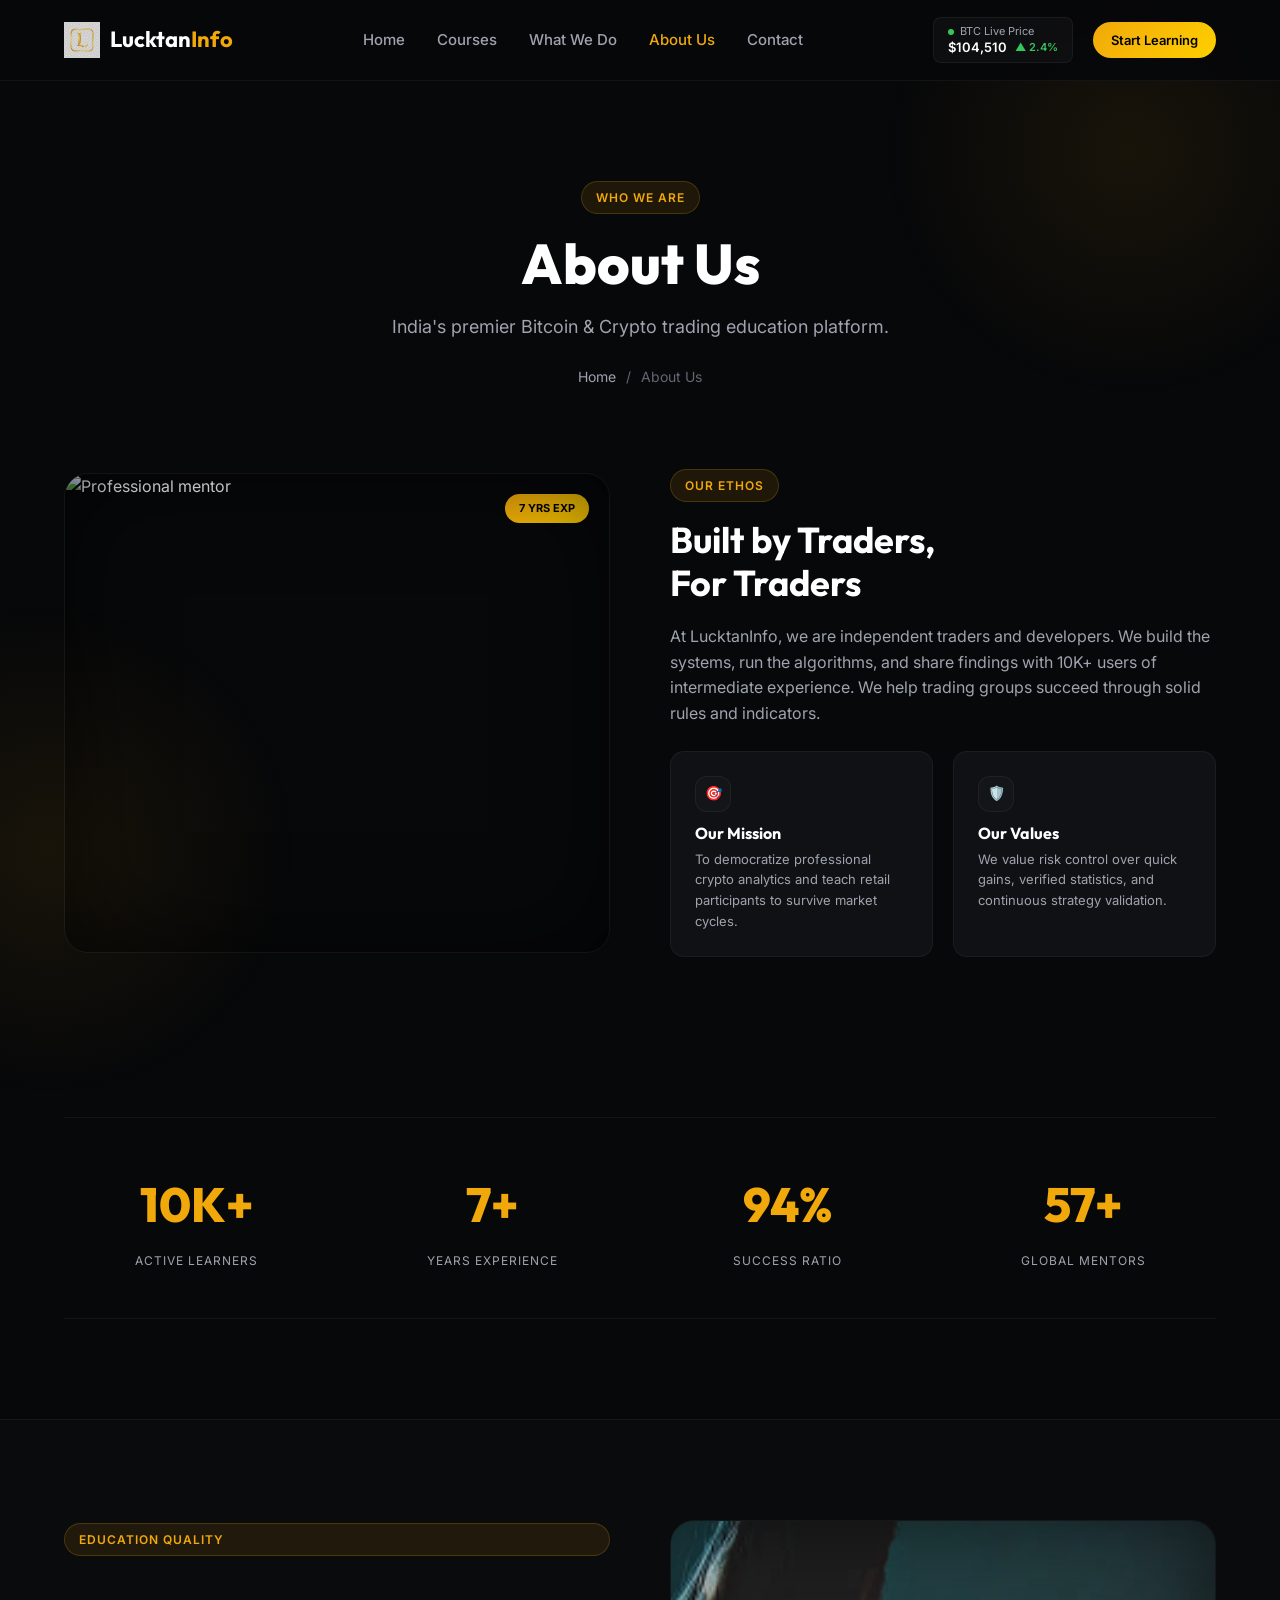
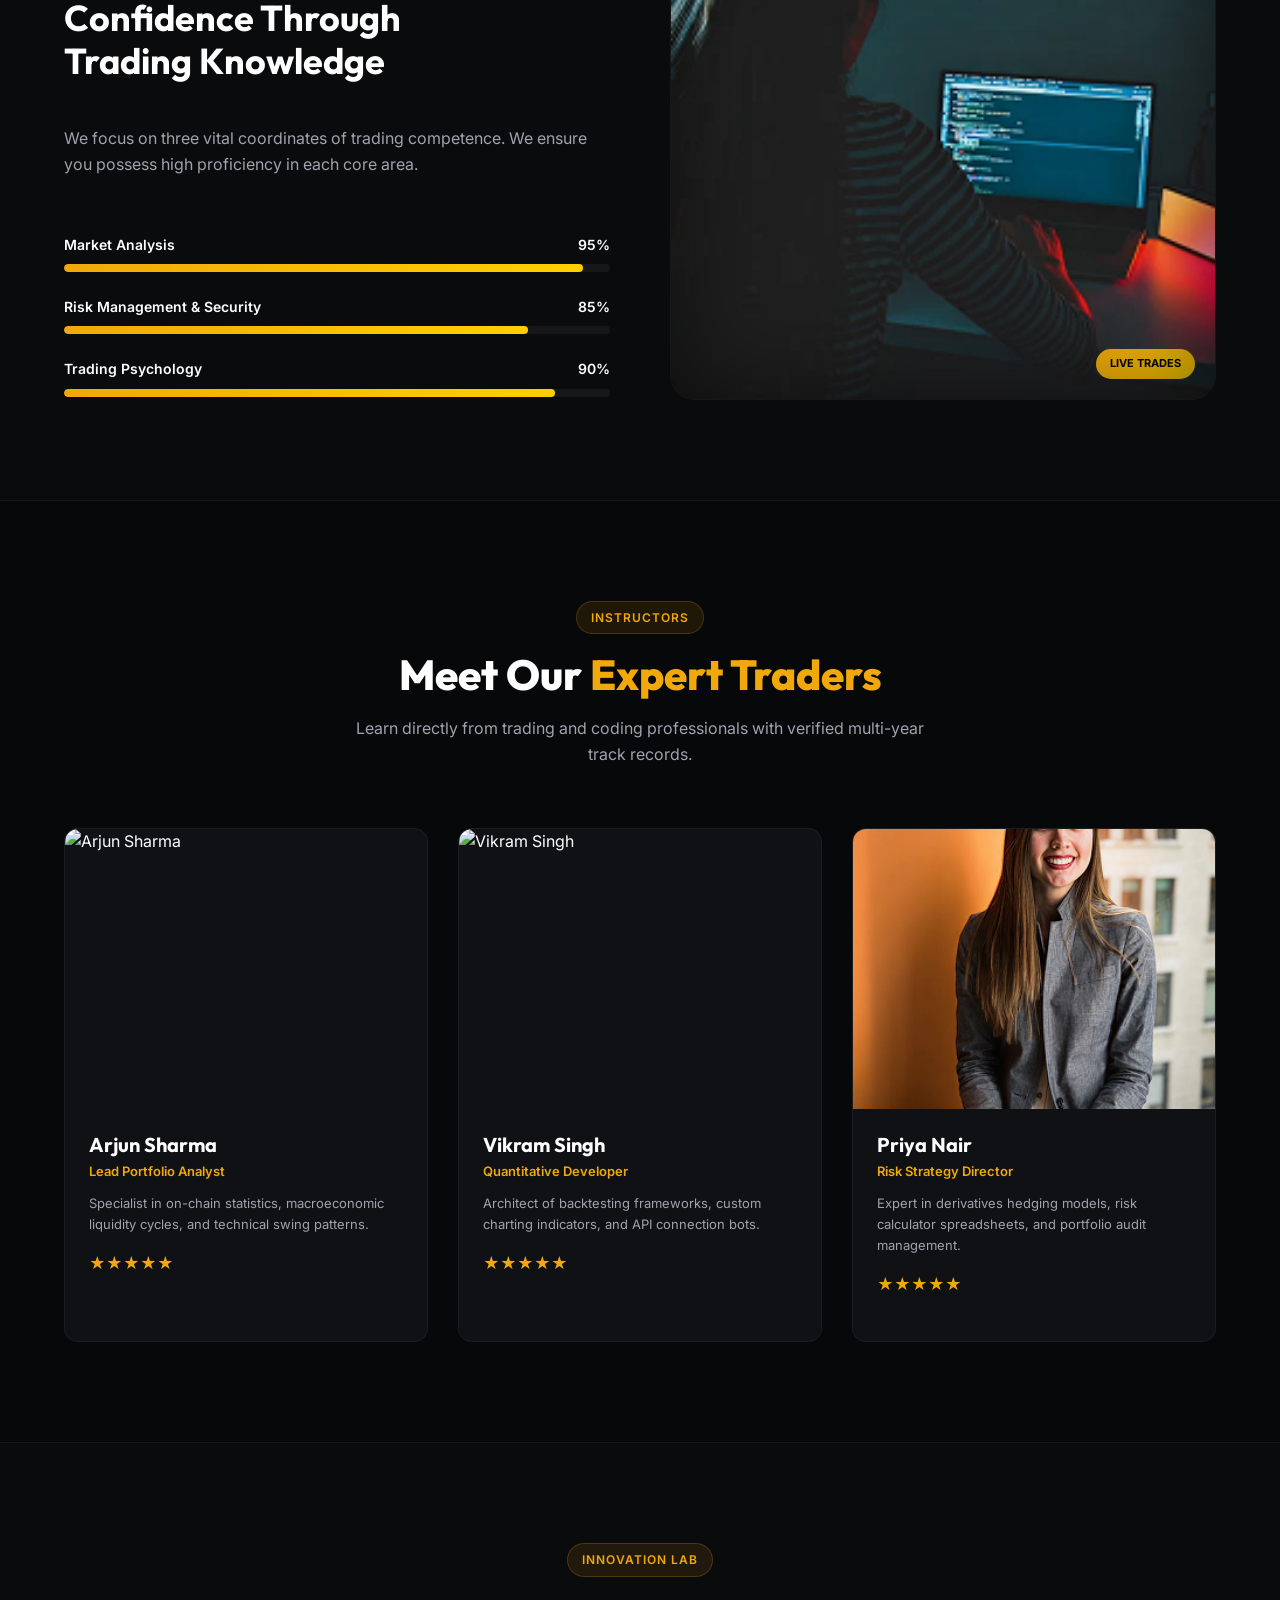
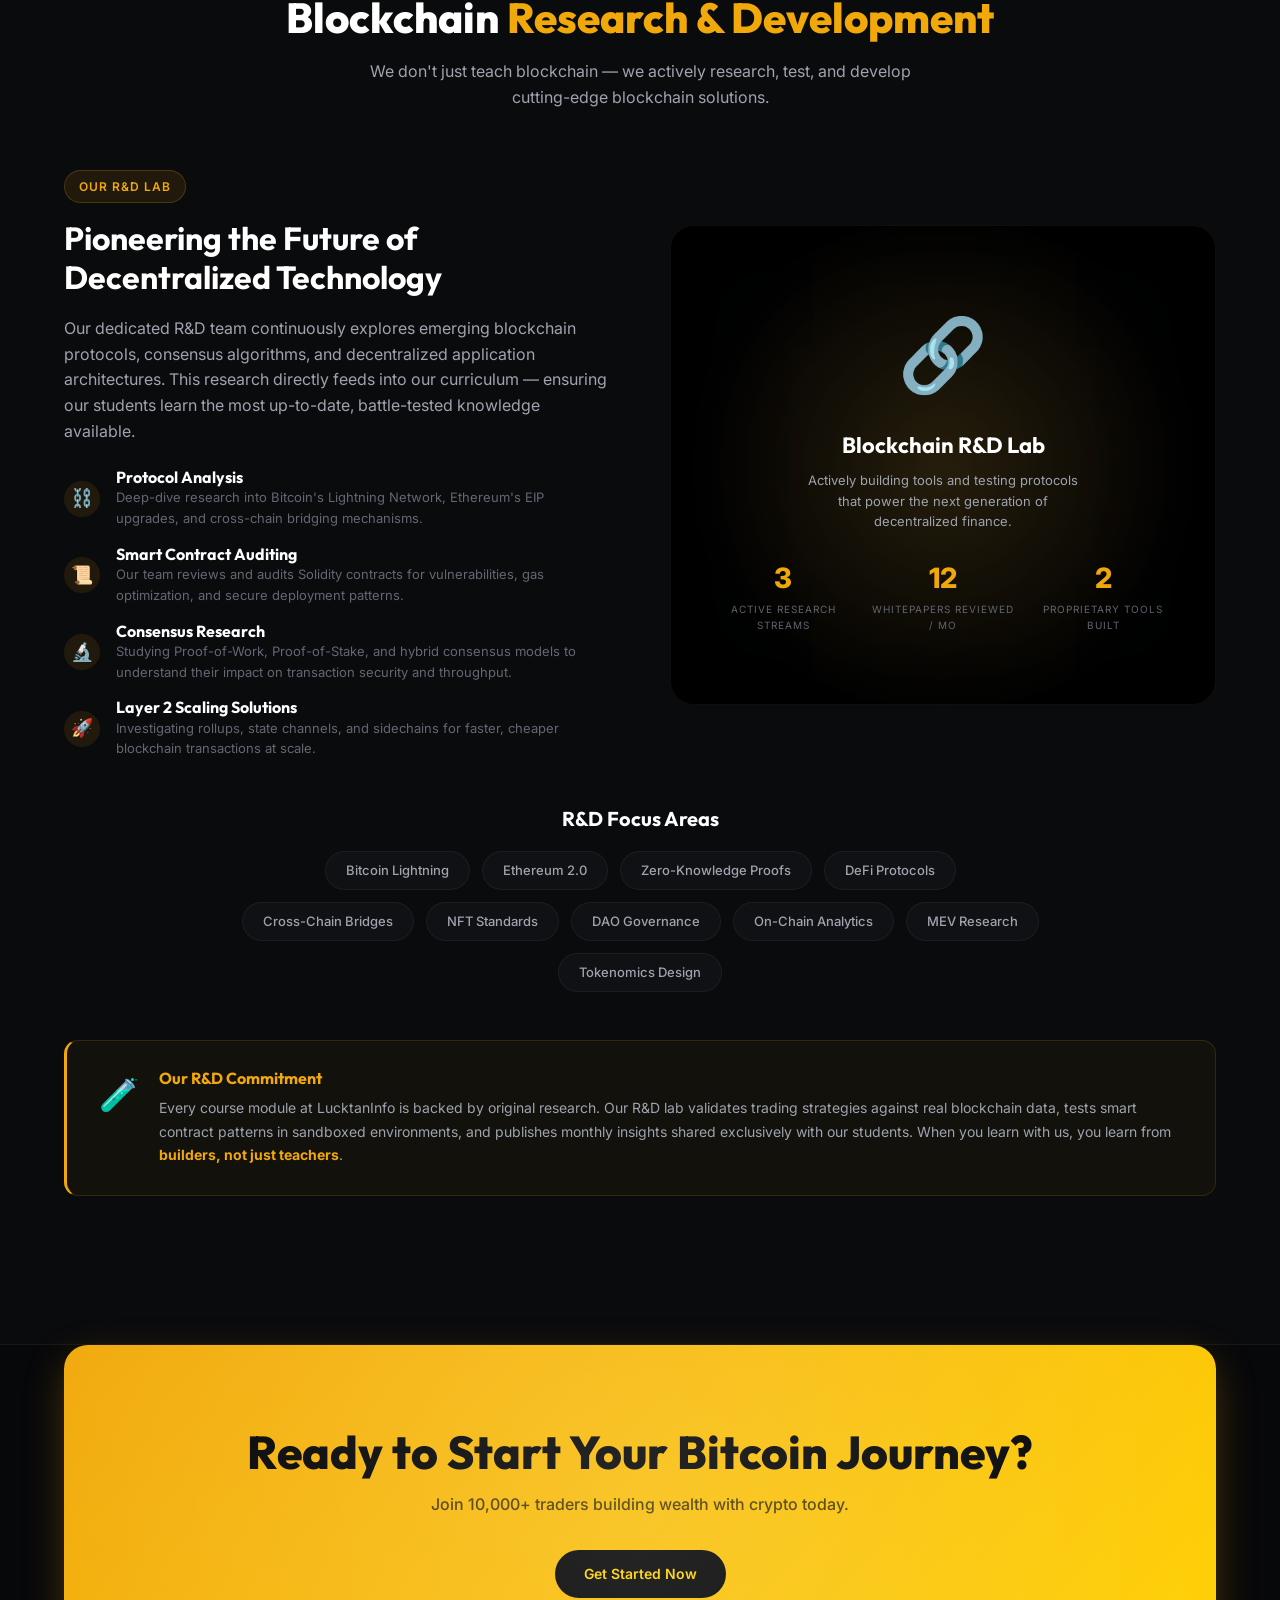
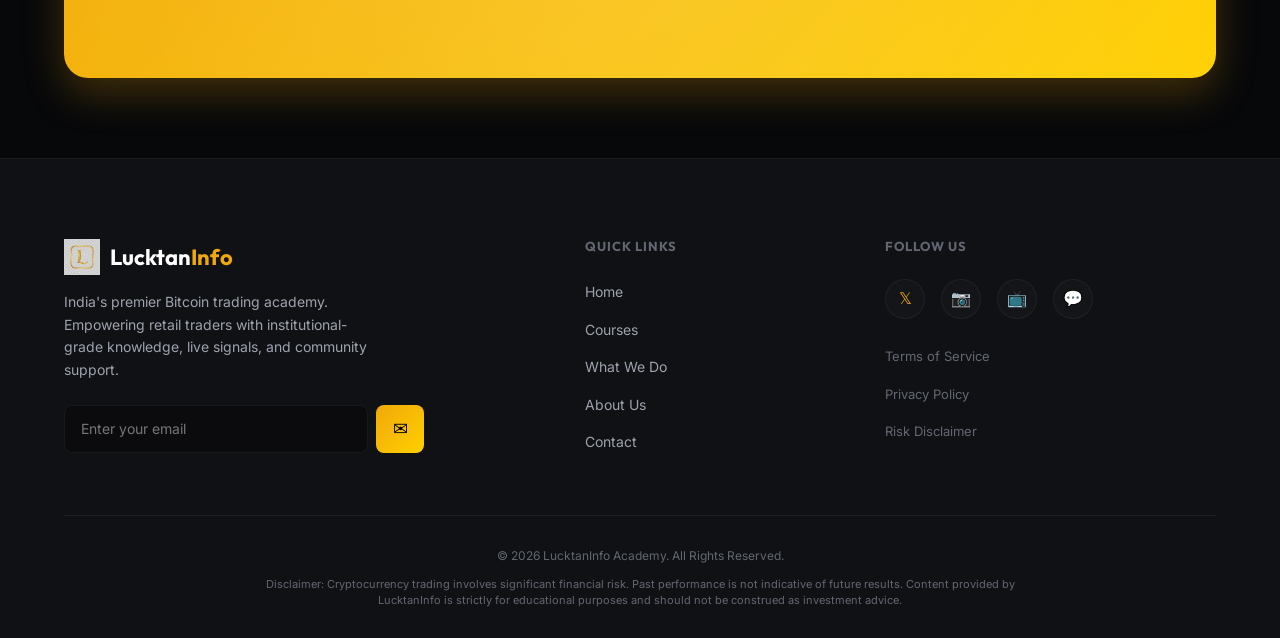
==== commit d1e45e32: "Add Blockchain R&D section to About page with research areas, stats, and focus tags" ====
--- a/about.html
+++ b/about.html
@@ -219,6 +219,103 @@
     </div>
   </section>
 
+  <!-- Blockchain R&D Section -->
+  <section class="section-padding" style="background-color: rgba(255, 255, 255, 0.01); border-top: 1px solid var(--border-color); border-bottom: 1px solid var(--border-color);">
+    <div class="container">
+      <div class="section-header">
+        <span class="badge">Innovation Lab</span>
+        <h2>Blockchain <span>Research & Development</span></h2>
+        <p>We don't just teach blockchain — we actively research, test, and develop cutting-edge blockchain solutions.</p>
+      </div>
+
+      <div class="split-showcase">
+        <div class="showcase-content">
+          <span class="badge">Our R&D Lab</span>
+          <h2 style="font-size:32px; margin-bottom:20px;">Pioneering the Future of <span>Decentralized Technology</span></h2>
+          <p style="color:var(--text-secondary); margin-bottom:24px;">Our dedicated R&D team continuously explores emerging blockchain protocols, consensus algorithms, and decentralized application architectures. This research directly feeds into our curriculum — ensuring our students learn the most up-to-date, battle-tested knowledge available.</p>
+          
+          <div class="showcase-steps" style="gap:16px;">
+            <div style="display:flex; align-items:center; gap:16px;">
+              <span class="step-num" style="background-color:rgba(241,168,10,0.1); color:var(--color-primary); font-size:18px;">⛓️</span>
+              <div>
+                <h4 style="font-size:16px;">Protocol Analysis</h4>
+                <p style="font-size:13px; color:var(--text-muted);">Deep-dive research into Bitcoin's Lightning Network, Ethereum's EIP upgrades, and cross-chain bridging mechanisms.</p>
+              </div>
+            </div>
+            <div style="display:flex; align-items:center; gap:16px;">
+              <span class="step-num" style="background-color:rgba(241,168,10,0.1); color:var(--color-primary); font-size:18px;">📜</span>
+              <div>
+                <h4 style="font-size:16px;">Smart Contract Auditing</h4>
+                <p style="font-size:13px; color:var(--text-muted);">Our team reviews and audits Solidity contracts for vulnerabilities, gas optimization, and secure deployment patterns.</p>
+              </div>
+            </div>
+            <div style="display:flex; align-items:center; gap:16px;">
+              <span class="step-num" style="background-color:rgba(241,168,10,0.1); color:var(--color-primary); font-size:18px;">🔬</span>
+              <div>
+                <h4 style="font-size:16px;">Consensus Research</h4>
+                <p style="font-size:13px; color:var(--text-muted);">Studying Proof-of-Work, Proof-of-Stake, and hybrid consensus models to understand their impact on transaction security and throughput.</p>
+              </div>
+            </div>
+            <div style="display:flex; align-items:center; gap:16px;">
+              <span class="step-num" style="background-color:rgba(241,168,10,0.1); color:var(--color-primary); font-size:18px;">🚀</span>
+              <div>
+                <h4 style="font-size:16px;">Layer 2 Scaling Solutions</h4>
+                <p style="font-size:13px; color:var(--text-muted);">Investigating rollups, state channels, and sidechains for faster, cheaper blockchain transactions at scale.</p>
+              </div>
+            </div>
+          </div>
+        </div>
+
+        <div class="showcase-image" style="background: radial-gradient(circle, rgba(241, 168, 10, 0.12) 0%, rgba(0,0,0,0.9) 70%); display:flex; flex-direction:column; justify-content:center; align-items:center; padding:40px; text-align:center;">
+          <div style="font-size:72px; margin-bottom:20px;">🔗</div>
+          <h3 style="font-size:22px; margin-bottom:12px;">Blockchain R&D Lab</h3>
+          <p style="color:var(--text-secondary); max-width:280px; font-size:13px; margin-bottom:24px;">Actively building tools and testing protocols that power the next generation of decentralized finance.</p>
+          
+          <div style="display:grid; grid-template-columns:1fr 1fr 1fr; gap:16px; width:100%;">
+            <div style="text-align:center;">
+              <div style="font-size:28px; font-weight:800; color:var(--color-primary);">3</div>
+              <div style="font-size:10px; color:var(--text-muted); text-transform:uppercase; letter-spacing:1px;">Active Research Streams</div>
+            </div>
+            <div style="text-align:center;">
+              <div style="font-size:28px; font-weight:800; color:var(--color-primary);">12</div>
+              <div style="font-size:10px; color:var(--text-muted); text-transform:uppercase; letter-spacing:1px;">Whitepapers Reviewed / Mo</div>
+            </div>
+            <div style="text-align:center;">
+              <div style="font-size:28px; font-weight:800; color:var(--color-primary);">2</div>
+              <div style="font-size:10px; color:var(--text-muted); text-transform:uppercase; letter-spacing:1px;">Proprietary Tools Built</div>
+            </div>
+          </div>
+        </div>
+      </div>
+
+      <!-- Blockchain R&D Focus Areas Tags -->
+      <div style="margin-top:48px; text-align:center;">
+        <h3 style="font-size:20px; margin-bottom:20px;">R&D Focus Areas</h3>
+        <div class="tags-list" style="justify-content:center;">
+          <span class="tag-pill">Bitcoin Lightning</span>
+          <span class="tag-pill">Ethereum 2.0</span>
+          <span class="tag-pill">Zero-Knowledge Proofs</span>
+          <span class="tag-pill">DeFi Protocols</span>
+          <span class="tag-pill">Cross-Chain Bridges</span>
+          <span class="tag-pill">NFT Standards</span>
+          <span class="tag-pill">DAO Governance</span>
+          <span class="tag-pill">On-Chain Analytics</span>
+          <span class="tag-pill">MEV Research</span>
+          <span class="tag-pill">Tokenomics Design</span>
+        </div>
+      </div>
+
+      <!-- R&D Commitment Callout -->
+      <div class="blockchain-analogy" style="margin-top:48px;">
+        <div class="analogy-icon">🧪</div>
+        <div class="analogy-content">
+          <h4>Our R&D Commitment</h4>
+          <p>Every course module at LucktanInfo is backed by original research. Our R&D lab validates trading strategies against real blockchain data, tests smart contract patterns in sandboxed environments, and publishes monthly insights shared exclusively with our students. When you learn with us, you learn from <strong style="color:var(--color-primary);">builders, not just teachers</strong>.</p>
+        </div>
+      </div>
+    </div>
+  </section>
+
   <!-- CTA Banner Section -->
   <section class="container">
     <div class="cta-banner">
--- a/css/style.css
+++ b/css/style.css
@@ -29,6 +29,7 @@
 
 html {
   scroll-behavior: smooth;
+  overflow-x: hidden;
 }
 
 body {
@@ -59,7 +60,7 @@
 
 /* Background Glow Effects */
 .glow-sphere {
-  position: absolute;
+  position: fixed;
   width: 500px;
   height: 500px;
   border-radius: 50%;
@@ -307,15 +308,25 @@
 
 /* Index / Hero Section */
 .hero {
-  padding: 100px 0 80px;
+  padding: 70px 0 50px;
   position: relative;
 }
 
 .hero .container {
-  display: grid;
-  grid-template-columns: 1fr 1fr;
-  align-items: center;
-  gap: 60px;
+  display: flex;
+  flex-direction: column;
+  gap: 40px;
+}
+
+.hero-top-row {
+  display: flex;
+  align-items: center;
+  justify-content: space-between;
+  gap: 40px;
+}
+
+.hero-bottom-row {
+  max-width: 600px;
 }
 
 .hero-content h1 {
@@ -394,8 +405,29 @@
 .hero-graphic {
   position: relative;
   display: flex;
-  justify-content: center;
-  align-items: center;
+  flex-direction: column;
+  align-items: center;
+  gap: 16px;
+}
+
+.hero-cards-row {
+  display: flex;
+  gap: 12px;
+  width: 100%;
+  max-width: 420px;
+}
+
+.hero-stat-card-inline {
+  background-color: rgba(16, 17, 20, 0.9);
+  backdrop-filter: blur(12px);
+  border: 1px solid var(--border-color);
+  border-radius: var(--border-radius-md);
+  padding: 14px 16px;
+  flex: 1;
+  display: flex;
+  flex-direction: column;
+  gap: 4px;
+  box-shadow: 0 4px 20px rgba(0, 0, 0, 0.4), 0 0 0 1px rgba(241, 168, 10, 0.06);
 }
 
 .hero-avatar-wrapper {
@@ -403,17 +435,40 @@
   width: 380px;
   height: 380px;
   border-radius: 50%;
-  padding: 15px;
+  padding: 12px;
   background: radial-gradient(circle, rgba(241, 168, 10, 0.2) 0%, rgba(241, 168, 10, 0) 70%);
+  z-index: 1;
+  animation: avatar-entrance 1s cubic-bezier(0.16, 1, 0.3, 1) forwards;
+}
+
+/* Animated golden glow ring */
+.hero-avatar-wrapper::before {
+  content: '';
+  position: absolute;
+  top: -6px;
+  left: -6px;
+  right: -6px;
+  bottom: -6px;
+  border-radius: 50%;
+  background: conic-gradient(
+    from 0deg,
+    rgba(241, 168, 10, 0.5),
+    rgba(255, 208, 0, 0.15),
+    rgba(241, 168, 10, 0),
+    rgba(255, 208, 0, 0.15),
+    rgba(241, 168, 10, 0.5)
+  );
+  animation: rotate-glow-ring 6s linear infinite;
+  z-index: -1;
 }
 
 .hero-avatar-wrapper::after {
   content: '';
   position: absolute;
-  top: 0;
-  left: 0;
-  right: 0;
-  bottom: 0;
+  top: -2px;
+  left: -2px;
+  right: -2px;
+  bottom: -2px;
   border-radius: 50%;
   border: 1px dashed rgba(241, 168, 10, 0.3);
   animation: rotate-dashed 20s linear infinite;
@@ -424,24 +479,51 @@
   height: 100%;
   object-fit: cover;
   border-radius: 50%;
-  border: 3px solid rgba(255, 255, 255, 0.05);
+  border: 3px solid rgba(241, 168, 10, 0.15);
+  box-shadow: 0 0 40px rgba(241, 168, 10, 0.15), 0 0 80px rgba(241, 168, 10, 0.05);
+  animation: avatar-float 5s ease-in-out infinite;
+}
+
+/* Avatar entrance animation */
+@keyframes avatar-entrance {
+  0% {
+    opacity: 0;
+    transform: scale(0.8) translateY(30px);
+  }
+  100% {
+    opacity: 1;
+    transform: scale(1) translateY(0);
+  }
+}
+
+/* Subtle floating */
+@keyframes avatar-float {
+  0%, 100% { transform: translateY(0); }
+  50% { transform: translateY(-8px); }
+}
+
+/* Rotating glow ring */
+@keyframes rotate-glow-ring {
+  from { transform: rotate(0deg); }
+  to { transform: rotate(360deg); }
 }
 
 .hero-stat-card {
   position: absolute;
-  background-color: rgba(16, 17, 20, 0.85);
-  backdrop-filter: blur(10px);
+  background-color: rgba(16, 17, 20, 0.9);
+  backdrop-filter: blur(12px);
   border: 1px solid var(--border-color);
   border-radius: var(--border-radius-md);
   padding: 16px 20px;
   display: flex;
   flex-direction: column;
   gap: 4px;
+  z-index: 2;
 }
 
 .hero-stat-card.top-card {
-  top: 40px;
-  right: -20px;
+  top: 10px;
+  right: -30px;
   box-shadow: var(--border-glow);
 }
 
@@ -452,8 +534,8 @@
 }
 
 .hero-stat-card.bottom-card {
-  bottom: 30px;
-  left: -20px;
+  bottom: 20px;
+  left: -30px;
   flex-direction: row;
   align-items: center;
   gap: 16px;
@@ -482,7 +564,7 @@
   to { transform: rotate(360deg); }
 }
 
-/* Partner Logo Ticker */
+/* Partner Logo Ticker — Infinite Scrolling Marquee */
 .logo-ticker {
   background-color: rgba(16, 17, 20, 0.4);
   border-top: 1px solid var(--border-color);
@@ -492,12 +574,42 @@
   position: relative;
 }
 
+/* Edge fade masks */
+.logo-ticker::before,
+.logo-ticker::after {
+  content: '';
+  position: absolute;
+  top: 0;
+  bottom: 0;
+  width: 100px;
+  z-index: 2;
+  pointer-events: none;
+}
+
+.logo-ticker::before {
+  left: 0;
+  background: linear-gradient(to right, var(--bg-primary), transparent);
+}
+
+.logo-ticker::after {
+  right: 0;
+  background: linear-gradient(to left, var(--bg-primary), transparent);
+}
+
+.logo-ticker-track {
+  overflow: hidden;
+}
+
 .logo-ticker-inner {
   display: flex;
   align-items: center;
-  justify-content: space-around;
-  flex-wrap: wrap;
-  gap: 40px;
+  gap: 60px;
+  width: max-content;
+  animation: ticker-scroll 30s linear infinite;
+}
+
+.logo-ticker:hover .logo-ticker-inner {
+  animation-play-state: paused;
 }
 
 .logo-ticker-inner span {
@@ -505,7 +617,24 @@
   font-size: 18px;
   font-weight: 600;
   color: var(--text-muted);
-  letter-spacing: 1px;
+  letter-spacing: 2px;
+  white-space: nowrap;
+  transition: all 0.3s ease;
+  cursor: default;
+}
+
+.logo-ticker-inner span:hover {
+  color: var(--color-primary);
+  text-shadow: 0 0 12px rgba(241, 168, 10, 0.4);
+}
+
+@keyframes ticker-scroll {
+  0% {
+    transform: translateX(0);
+  }
+  100% {
+    transform: translateX(-50%);
+  }
 }
 
 /* Feature/Pill Tiers Section */
@@ -697,6 +826,23 @@
   font-size: 14px;
   margin-bottom: 24px;
   flex-grow: 1;
+}
+
+.course-modules {
+  display: flex;
+  flex-wrap: wrap;
+  gap: 6px;
+  margin-bottom: 16px;
+}
+
+.module-tag {
+  background: rgba(241, 168, 10, 0.06);
+  border: 1px solid rgba(241, 168, 10, 0.15);
+  border-radius: 100px;
+  padding: 4px 10px;
+  font-size: 11px;
+  font-weight: 500;
+  color: var(--text-secondary);
 }
 
 .course-footer {
@@ -1690,15 +1836,304 @@
   font-size: 13px;
 }
 
+/* ═══════════════════════════════════════════
+   Blockchain Technology Section
+   ═══════════════════════════════════════════ */
+
+/* Intro: Visual + Description */
+.blockchain-intro {
+  display: grid;
+  grid-template-columns: 1fr 1fr;
+  gap: 48px;
+  align-items: center;
+  margin-bottom: 60px;
+}
+
+.blockchain-visual {
+  display: flex;
+  justify-content: center;
+}
+
+.chain-blocks {
+  display: flex;
+  align-items: center;
+  gap: 12px;
+}
+
+.chain-block {
+  background: var(--bg-surface);
+  border: 1px solid var(--border-color);
+  border-radius: var(--border-radius-md);
+  padding: 20px 24px;
+  text-align: center;
+  position: relative;
+  transition: var(--transition-smooth);
+}
+
+.chain-block:hover {
+  border-color: rgba(241, 168, 10, 0.3);
+  transform: translateY(-4px);
+}
+
+.chain-block.active {
+  border-color: var(--color-primary);
+  box-shadow: 0 0 20px rgba(241, 168, 10, 0.15);
+}
+
+.block-hash {
+  font-family: 'Outfit', monospace;
+  font-size: 12px;
+  color: var(--color-primary);
+  letter-spacing: 1px;
+  margin-bottom: 6px;
+  opacity: 0.8;
+}
+
+.block-label {
+  font-weight: 600;
+  font-size: 14px;
+}
+
+.block-pulse {
+  position: absolute;
+  top: -4px;
+  right: -4px;
+  width: 10px;
+  height: 10px;
+  border-radius: 50%;
+  background-color: var(--color-primary);
+  animation: pulse-dot 2s infinite;
+}
+
+.chain-link {
+  color: var(--color-primary);
+  font-size: 20px;
+  opacity: 0.5;
+}
+
+.blockchain-desc h3 {
+  font-size: 28px;
+  margin-bottom: 16px;
+}
+
+.blockchain-desc p {
+  color: var(--text-secondary);
+  font-size: 15px;
+  line-height: 1.8;
+}
+
+.blockchain-desc strong {
+  color: var(--color-primary);
+}
+
+/* How It Works Steps */
+.blockchain-steps-header {
+  text-align: center;
+  margin-bottom: 30px;
+}
+
+.blockchain-steps-header h3 {
+  font-size: 24px;
+}
+
+.blockchain-steps {
+  display: grid;
+  grid-template-columns: repeat(3, 1fr);
+  gap: 20px;
+  margin-bottom: 60px;
+}
+
+.bc-step {
+  background: var(--bg-surface);
+  border: 1px solid var(--border-color);
+  border-radius: var(--border-radius-md);
+  padding: 24px 20px;
+  text-align: center;
+  transition: var(--transition-smooth);
+}
+
+.bc-step:hover {
+  border-color: rgba(241, 168, 10, 0.25);
+  transform: translateY(-3px);
+}
+
+.bc-step-num {
+  width: 36px;
+  height: 36px;
+  border-radius: 50%;
+  background: rgba(241, 168, 10, 0.1);
+  color: var(--color-primary);
+  font-weight: 800;
+  font-size: 16px;
+  display: flex;
+  align-items: center;
+  justify-content: center;
+  margin: 0 auto 14px;
+}
+
+.bc-step h4 {
+  font-size: 16px;
+  margin-bottom: 8px;
+}
+
+.bc-step p {
+  font-size: 13px;
+  color: var(--text-secondary);
+  line-height: 1.6;
+}
+
+/* Key Features */
+.blockchain-features {
+  display: grid;
+  grid-template-columns: repeat(4, 1fr);
+  gap: 20px;
+  margin-bottom: 60px;
+}
+
+.bc-feature {
+  background: var(--bg-surface);
+  border: 1px solid var(--border-color);
+  border-radius: var(--border-radius-md);
+  padding: 28px 20px;
+  text-align: center;
+  transition: var(--transition-smooth);
+}
+
+.bc-feature:hover {
+  border-color: rgba(241, 168, 10, 0.3);
+  transform: translateY(-3px);
+}
+
+.bc-feature-icon {
+  font-size: 32px;
+  margin-bottom: 14px;
+}
+
+.bc-feature h4 {
+  font-size: 16px;
+  margin-bottom: 8px;
+}
+
+.bc-feature p {
+  font-size: 13px;
+  color: var(--text-secondary);
+  line-height: 1.6;
+}
+
+/* Common Uses */
+.blockchain-uses {
+  text-align: center;
+  margin-bottom: 48px;
+}
+
+.blockchain-uses h3 {
+  font-size: 22px;
+  margin-bottom: 24px;
+}
+
+.bc-uses-grid {
+  display: flex;
+  flex-wrap: wrap;
+  justify-content: center;
+  gap: 12px;
+}
+
+.bc-use-pill {
+  background: rgba(241, 168, 10, 0.06);
+  border: 1px solid rgba(241, 168, 10, 0.15);
+  border-radius: 100px;
+  padding: 10px 20px;
+  font-size: 14px;
+  font-weight: 500;
+  transition: var(--transition-smooth);
+}
+
+.bc-use-pill:hover {
+  background: rgba(241, 168, 10, 0.12);
+  border-color: rgba(241, 168, 10, 0.3);
+  transform: translateY(-2px);
+}
+
+/* Analogy Callout */
+.blockchain-analogy {
+  display: flex;
+  align-items: flex-start;
+  gap: 20px;
+  background: rgba(241, 168, 10, 0.04);
+  border: 1px solid rgba(241, 168, 10, 0.15);
+  border-left: 3px solid var(--color-primary);
+  border-radius: var(--border-radius-md);
+  padding: 28px 32px;
+  margin-bottom: 48px;
+}
+
+.analogy-icon {
+  font-size: 32px;
+  flex-shrink: 0;
+}
+
+.analogy-content h4 {
+  font-size: 16px;
+  color: var(--color-primary);
+  margin-bottom: 8px;
+}
+
+.analogy-content p {
+  font-size: 14px;
+  color: var(--text-secondary);
+  line-height: 1.7;
+}
+
+/* Blockchain CTA */
+.blockchain-cta {
+  text-align: center;
+  max-width: 600px;
+  margin: 0 auto;
+}
+
+.blockchain-cta p {
+  font-size: 15px;
+  color: var(--text-secondary);
+  margin-bottom: 20px;
+  line-height: 1.7;
+}
+
+.blockchain-cta strong {
+  color: var(--color-primary);
+}
+
 /* Responsiveness / Mobile Viewports */
 @media (max-width: 1024px) {
-  .hero .container, .split-showcase, .contact-form-section {
+  .split-showcase, .contact-form-section {
     grid-template-columns: 1fr;
     gap: 40px;
   }
-  
+
+  .hero-top-row {
+    flex-direction: column-reverse;
+    text-align: center;
+  }
+
+  .hero-bottom-row {
+    max-width: 100%;
+    text-align: center;
+  }
+
+  .hero-content p {
+    margin-left: auto;
+    margin-right: auto;
+  }
+
+  .hero-actions {
+    justify-content: center;
+  }
+
+  .hero-checklist {
+    align-items: center;
+  }
+
   .hero-graphic {
-    order: -1;
+    max-width: 420px;
   }
   
   .showcase-image {
@@ -1716,79 +2151,704 @@
 }
 
 @media (max-width: 768px) {
+  /* ─── iOS / Android safe area & touch ─── */
+  body {
+    -webkit-text-size-adjust: 100%;
+    -webkit-tap-highlight-color: transparent;
+  }
+
+  /* Hide glow spheres that cause overflow */
+  .glow-sphere {
+    display: none;
+  }
+
+  /* Prevent any section from causing horizontal scroll */
+  section, .hero, .logo-ticker, footer, .cta-banner {
+    overflow-x: hidden;
+  }
+
+  .container {
+    padding: 0 16px;
+    max-width: 100%;
+  }
+
+  /* Navigation */
+  header .container {
+    height: 64px;
+  }
+
+  .logo img {
+    height: 28px;
+  }
+
   .nav-links {
     display: none;
-    position: absolute;
-    top: 80px;
+    position: fixed;
+    top: 0;
     left: 0;
-    width: 100%;
-    background-color: var(--bg-surface);
-    border-bottom: 1px solid var(--border-color);
+    right: 0;
+    bottom: 0;
+    background-color: rgba(0, 0, 0, 0.85);
+    backdrop-filter: blur(24px);
+    -webkit-backdrop-filter: blur(24px);
     flex-direction: column;
-    padding: 24px;
-    gap: 20px;
-    z-index: 999;
+    align-items: center;
+    justify-content: center;
+    gap: 0;
+    z-index: 9999;
+    list-style: none;
+    padding: 0;
   }
   
   .nav-links.active {
     display: flex;
+    animation: menuFadeIn 0.25s ease-out;
+  }
+
+  @keyframes menuFadeIn {
+    from { opacity: 0; }
+    to { opacity: 1; }
+  }
+
+  .nav-links li {
+    display: block;
+    width: 80%;
+    max-width: 300px;
+    text-align: center;
+  }
+
+  .nav-links a {
+    font-size: 20px;
+    font-weight: 600;
+    padding: 18px 0;
+    border-bottom: 1px solid rgba(255, 255, 255, 0.08);
+    display: block;
+    width: 100%;
+    color: var(--text-primary);
+    letter-spacing: 0.5px;
+    transition: color 0.2s ease;
+  }
+
+  .nav-links li:last-child a {
+    border-bottom: none;
+  }
+
+  .nav-links a:hover, .nav-links a.active {
+    color: var(--color-primary);
+  }
+
+  /* Close button styles */
+  .mobile-menu-btn {
+    display: flex;
+    align-items: center;
+    justify-content: center;
+    min-width: 44px;
+    min-height: 44px;
+    font-size: 22px;
+    z-index: 10000;
+    position: relative;
   }
   
   .nav-actions {
-    gap: 12px;
+    gap: 10px;
+  }
+
+  .nav-actions .btn {
+    padding: 10px 18px;
+    font-size: 13px;
   }
   
   .crypto-ticker {
     display: none;
   }
-  
-  .mobile-menu-btn {
-    display: block;
+
+  /* ─── Hero Section — Viewport Fit ─── */
+  .hero {
+    padding: 10px 0 14px;
+    min-height: calc(100dvh - 64px);
+    display: flex;
+    align-items: center;
+  }
+
+  .hero .container {
+    gap: 10px;
+    width: 100%;
+  }
+
+  /* Avatar on top, title below on mobile */
+  .hero-top-row {
+    flex-direction: column;
+    gap: 12px;
+    align-items: center;
+    text-align: center;
+  }
+
+  .hero-graphic {
+    order: -1;
+  }
+
+  .hero-content {
+    flex: 1;
+    min-width: 0;
+  }
+
+  .hero-content .badge {
+    font-size: 7px;
+    padding: 3px 8px;
+    margin-bottom: 4px;
+  }
+
+  .hero-bottom-row {
+    max-width: 100%;
+  }
+
+  .hero-checklist {
+    margin-bottom: 10px;
+    gap: 4px;
+  }
+
+  .page-hero {
+    padding: 70px 0 30px;
   }
   
   .page-title {
-    font-size: 40px;
+    font-size: 24px;
   }
   
   .hero-content h1 {
-    font-size: 44px;
-  }
-  
+    font-size: 20px;
+    margin-bottom: 0;
+    line-height: 1.2;
+  }
+
+  .hero-content h1 br {
+    display: none;
+  }
+
+  .hero-content p {
+    font-size: 12px;
+    margin-bottom: 10px;
+  }
+
+  .hero-title-stacked {
+    font-size: 22px !important;
+    letter-spacing: -0.3px;
+    margin-bottom: 0 !important;
+    line-height: 1.2 !important;
+  }
+
+  .hero-checklist li {
+    font-size: 11px;
+    gap: 6px;
+  }
+
+  .hero-checklist li::before {
+    font-size: 12px;
+  }
+
+  .hero-graphic {
+    gap: 6px;
+    width: auto;
+    flex-shrink: 0;
+  }
+
+  .hero-avatar-wrapper {
+    width: 90px;
+    height: 90px;
+    padding: 4px;
+  }
+
+  .hero-avatar-wrapper::before {
+    top: -2px;
+    left: -2px;
+    right: -2px;
+    bottom: -2px;
+  }
+
+  .hero-avatar-wrapper img {
+    border-width: 2px;
+  }
+
+  /* Cards row — side by side, ultra compact */
+  .hero-cards-row {
+    flex-direction: row;
+    max-width: 100%;
+    width: 100%;
+    gap: 6px;
+  }
+
+  .hero-stat-card-inline {
+    width: auto;
+    flex: 1;
+    padding: 6px 8px;
+    font-size: 10px;
+  }
+
+  .hero-stat-card-inline .crypto-price-val {
+    font-size: 14px !important;
+  }
+
+  .hero-stat-card-inline .badge {
+    font-size: 6px !important;
+    padding: 1px 4px !important;
+  }
+
+  .hero-stat-card-inline .stat-title {
+    font-size: 8px !important;
+  }
+
+  .hero-stat-card-inline .ticker-change {
+    font-size: 8px !important;
+  }
+
+  #heroLiveChart {
+    height: 22px !important;
+  }
+
+  .hero-actions {
+    gap: 8px;
+  }
+
+  .hero-actions .btn {
+    padding: 10px 18px;
+    font-size: 12px;
+    min-height: 40px;
+  }
+
+  /* ─── Section Headers ─── */
+  .section-header {
+    margin-bottom: 30px;
+  }
+
+  .section-header h2 {
+    font-size: 22px;
+  }
+
+  .section-header p {
+    font-size: 12px;
+    line-height: 1.5;
+  }
+
+  section {
+    padding: 40px 0;
+  }
+
+  .section-padding {
+    padding: 40px 0;
+  }
+
+  /* ─── Logo Ticker ─── */
+  .logo-ticker {
+    padding: 12px 0;
+  }
+
+  .logo-ticker-inner {
+    gap: 30px;
+    animation-duration: 18s;
+  }
+
+  .logo-ticker-inner span {
+    font-size: 11px;
+    letter-spacing: 1px;
+  }
+
+  .logo-ticker::before,
+  .logo-ticker::after {
+    width: 30px;
+  }
+
+  /* ─── Cards & Grids ─── */
   .features-grid, .courses-grid, .testimonials-grid, .pricing-grid, .contact-grid, .contact-value-props, .experts-grid {
     grid-template-columns: 1fr;
+    gap: 12px;
+  }
+
+  .feature-card, .course-card, .testimonial-card, .pricing-card {
+    padding: 16px 14px;
+  }
+
+  .feature-card h3, .course-card h3 {
+    font-size: 16px;
+  }
+
+  .feature-card p, .course-card p {
+    font-size: 12px;
+    line-height: 1.5;
+  }
+
+  .course-card .course-img {
+    height: 140px;
+  }
+
+  .course-card .course-img img {
+    object-fit: cover;
+  }
+
+  /* ─── Testimonial Cards ─── */
+  .testimonial-card p {
+    font-size: 12px;
+  }
+
+  .testimonial-card .author {
+    font-size: 13px;
+  }
+
+  /* ─── Pricing Cards ─── */
+  .pricing-card .price {
+    font-size: 32px;
+  }
+
+  .pricing-card .plan-name {
+    font-size: 16px;
+  }
+
+  .pricing-card li {
+    font-size: 12px;
   }
   
   .about-stats {
     grid-template-columns: 1fr 1fr;
+    gap: 10px;
+  }
+
+  .about-stats .stat-card {
+    padding: 14px 12px;
+  }
+
+  .about-stats .stat-card h3 {
+    font-size: 24px;
+  }
+
+  .about-stats .stat-card p {
+    font-size: 11px;
+  }
+
+  /* ─── Buttons ─── */
+  .btn {
+    min-height: 40px;
+    padding: 10px 20px;
+    font-size: 13px;
+  }
+
+  .btn-sm {
+    min-height: 36px;
+    padding: 8px 14px;
+    font-size: 12px;
+  }
+
+  /* ─── CTA Banner ─── */
+  .cta-banner {
+    padding: 32px 16px;
+    text-align: center;
+  }
+
+  .cta-banner h2 {
+    font-size: 22px;
+  }
+
+  .cta-banner p {
+    font-size: 12px;
+  }
+
+  /* ─── Showcase ─── */
+  .showcase-image {
+    height: 180px;
+  }
+
+  .showcase-step-card {
+    padding: 16px;
+    gap: 12px;
+  }
+
+  .showcase-step-card h3 {
+    font-size: 16px;
+  }
+
+  .showcase-step-card p {
+    font-size: 12px;
+  }
+
+  /* ─── Blockchain Section Mobile ─── */
+  .blockchain-intro {
+    grid-template-columns: 1fr;
     gap: 24px;
-  }
-  
-  .footer-grid {
-    grid-template-columns: 1fr;
-    gap: 40px;
+    margin-bottom: 32px;
+  }
+
+  .chain-block {
+    padding: 12px 14px;
+  }
+
+  .block-hash {
+    font-size: 9px;
+  }
+
+  .block-label {
+    font-size: 11px;
+  }
+
+  .chain-link {
+    font-size: 14px;
+  }
+
+  .blockchain-desc h3 {
+    font-size: 20px;
+    text-align: center;
+  }
+
+  .blockchain-desc p {
+    font-size: 12px;
+    text-align: center;
+  }
+
+  .blockchain-steps-header h3 {
+    font-size: 18px;
+  }
+
+  .blockchain-steps {
+    grid-template-columns: repeat(2, 1fr);
+    gap: 10px;
+    margin-bottom: 32px;
+  }
+
+  .bc-step {
+    padding: 14px 12px;
+  }
+
+  .bc-step-num {
+    width: 28px;
+    height: 28px;
+    font-size: 12px;
+    margin-bottom: 8px;
+  }
+
+  .bc-step h4 {
+    font-size: 13px;
+  }
+
+  .bc-step p {
+    font-size: 11px;
+  }
+
+  .blockchain-features {
+    grid-template-columns: repeat(2, 1fr);
+    gap: 10px;
+    margin-bottom: 32px;
+  }
+
+  .bc-feature {
+    padding: 16px 12px;
+  }
+
+  .bc-feature-icon {
+    font-size: 24px;
+    margin-bottom: 8px;
+  }
+
+  .bc-feature h4 {
+    font-size: 13px;
+  }
+
+  .bc-feature p {
+    font-size: 11px;
+  }
+
+  .blockchain-uses {
+    margin-bottom: 28px;
+  }
+
+  .blockchain-uses h3 {
+    font-size: 16px;
+    margin-bottom: 14px;
+  }
+
+  .bc-use-pill {
+    padding: 6px 12px;
+    font-size: 11px;
+  }
+
+  .bc-uses-grid {
+    gap: 6px;
+  }
+
+  .blockchain-analogy {
+    flex-direction: column;
+    align-items: center;
+    text-align: center;
+    padding: 18px 16px;
+    gap: 10px;
+    margin-bottom: 28px;
+  }
+
+  .analogy-icon {
+    font-size: 24px;
+  }
+
+  .analogy-content h4 {
+    font-size: 14px;
+  }
+
+  .analogy-content p {
+    font-size: 11px;
+  }
+
+  .blockchain-cta p {
+    font-size: 12px;
+  }
+
+  /* ─── Experts ─── */
+  .expert-card img {
+    width: 60px;
+    height: 60px;
+  }
+
+  .expert-card h4 {
+    font-size: 14px;
+  }
+
+  .expert-card p {
+    font-size: 11px;
+  }
+
+  /* ─── Contact ─── */
+  .contact-showcase {
+    min-height: 160px;
+    padding: 20px;
+  }
+
+  .contact-form-wrapper {
+    padding: 20px;
+  }
+
+  .contact-form-wrapper h3 {
+    font-size: 18px;
+  }
+
+  .contact-form-wrapper input,
+  .contact-form-wrapper textarea,
+  .contact-form-wrapper select {
+    font-size: 13px;
+    padding: 10px 12px;
   }
   
   .form-group-row {
     grid-template-columns: 1fr;
   }
-  
-  .cta-banner h2 {
-    font-size: 32px;
+
+  .form-group label {
+    font-size: 12px;
+  }
+
+  /* ─── Footer ─── */
+  .footer-grid {
+    grid-template-columns: 1fr;
+    gap: 24px;
+    text-align: center;
+  }
+
+  .footer-links {
+    justify-content: center;
+  }
+
+  .footer-social {
+    justify-content: center;
+  }
+
+  .footer-bottom {
+    flex-direction: column;
+    gap: 8px;
+    text-align: center;
+    font-size: 11px;
+  }
+
+  footer h4 {
+    font-size: 14px;
+  }
+
+  footer p, footer a, footer li {
+    font-size: 12px;
+  }
+
+  footer {
+    padding: 30px 0 16px;
+  }
+
+  /* ─── Badge ─── */
+  .badge {
+    font-size: 9px;
+    padding: 4px 10px;
+  }
+
+  /* ─── Breadcrumbs ─── */
+  .breadcrumbs {
+    font-size: 11px;
+  }
+
+  /* ─── Page hero subtitle ─── */
+  .page-subtitle {
+    font-size: 13px;
+  }
+
+  /* ─── General text ─── */
+  p {
+    font-size: 13px;
+  }
+
+  h2 {
+    font-size: 22px;
+  }
+
+  h3 {
+    font-size: 18px;
+  }
+
+  h4 {
+    font-size: 15px;
   }
 }
 
 @media (max-width: 480px) {
+  .container {
+    padding: 0 12px;
+  }
+
+  .hero {
+    padding: 10px 0 16px;
+  }
+
+  .hero .container {
+    gap: 12px;
+  }
+
+  .hero-top-row {
+    gap: 12px;
+  }
+
   .hero-avatar-wrapper {
-    width: 280px;
-    height: 280px;
-  }
-  
-  .hero-stat-card.top-card {
-    right: 0;
-  }
-  
-  .hero-stat-card.bottom-card {
-    left: 0;
+    width: 110px;
+    height: 110px;
+    padding: 5px;
+  }
+
+  .hero-title-stacked {
+    font-size: 26px !important;
+  }
+
+  .hero-cards-row {
+    flex-direction: column;
+    gap: 6px;
+  }
+
+  .hero-stat-card-inline {
+    padding: 8px 10px;
+  }
+
+  .hero-stat-card-inline .crypto-price-val {
+    font-size: 16px !important;
+  }
+
+  #heroLiveChart {
+    height: 25px !important;
   }
   
   .about-stats {
@@ -1797,6 +2857,65 @@
   
   .hero-actions {
     flex-direction: column;
+    align-items: stretch;
+    width: 100%;
+  }
+
+  .hero-actions .btn {
+    width: 100%;
+    justify-content: center;
+  }
+
+  .hero-content h1 {
+    font-size: 28px;
+  }
+
+  .hero-title-stacked {
+    font-size: 32px !important;
+  }
+
+  section {
+    padding: 48px 0;
+  }
+
+  .section-header h2 {
+    font-size: 24px;
+  }
+
+  .page-title {
+    font-size: 28px;
+  }
+
+  .cta-banner h2 {
+    font-size: 24px;
+  }
+
+  /* Footer compact */
+  .footer-grid {
+    gap: 24px;
+  }
+
+  footer {
+    padding: 40px 0 20px;
+  }
+
+  /* Pricing card special */
+  .pricing-card {
+    padding: 24px 18px;
+  }
+
+  .pricing-card .price {
+    font-size: 36px;
+  }
+
+  /* Logo ticker faster on small screens */
+  .logo-ticker-inner {
+    gap: 32px;
+    animation-duration: 15s;
+  }
+
+  .logo-ticker-inner span {
+    font-size: 12px;
   }
 }
 
@@ -1827,33 +2946,58 @@
   background-color: var(--bg-surface);
   border: 1px solid var(--border-color);
   border-radius: var(--border-radius-lg);
-  max-width: 500px;
-  width: 90%;
-  padding: 40px;
+  max-width: 920px;
+  width: 94%;
+  padding: 0;
   position: relative;
-  box-shadow: 0 10px 40px rgba(0, 0, 0, 0.8), var(--border-glow);
-  transform: translateY(20px);
-  transition: transform 0.3s ease;
+  box-shadow: 0 20px 60px rgba(0, 0, 0, 0.9), 0 0 0 1px rgba(241, 168, 10, 0.08);
+  transform: translateY(20px) scale(0.98);
+  transition: transform 0.35s cubic-bezier(0.16, 1, 0.3, 1), opacity 0.35s ease;
+  max-height: 92vh;
+  overflow-y: auto;
+  overflow-x: hidden;
+}
+
+.modal-content::-webkit-scrollbar {
+  width: 6px;
+}
+
+.modal-content::-webkit-scrollbar-track {
+  background: transparent;
+}
+
+.modal-content::-webkit-scrollbar-thumb {
+  background: rgba(241, 168, 10, 0.3);
+  border-radius: 3px;
 }
 
 .modal-overlay.active .modal-content {
-  transform: translateY(0);
+  transform: translateY(0) scale(1);
 }
 
 .modal-close {
   position: absolute;
-  top: 20px;
-  right: 20px;
-  font-size: 24px;
-  color: var(--text-secondary);
-  background: none;
-  border: none;
+  top: 16px;
+  right: 16px;
+  font-size: 22px;
+  color: var(--text-secondary);
+  background: rgba(255,255,255,0.05);
+  border: 1px solid var(--border-color);
+  border-radius: 50%;
+  width: 36px;
+  height: 36px;
+  display: flex;
+  align-items: center;
+  justify-content: center;
   cursor: pointer;
   transition: var(--transition-smooth);
+  z-index: 10;
 }
 
 .modal-close:hover {
   color: var(--color-primary);
+  background: rgba(241, 168, 10, 0.1);
+  border-color: var(--color-primary);
 }
 
 .modal-header {
@@ -1873,6 +3017,274 @@
 .modal-header p {
   color: var(--text-secondary);
   font-size: 14px;
+}
+
+/* ─── Enhanced Enrollment Modal ─── */
+.enroll-modal-enhanced {
+  padding: 0 !important;
+  border-top: 3px solid var(--color-primary);
+}
+
+.enroll-modal-grid {
+  display: grid;
+  grid-template-columns: 42% 58%;
+  min-height: 520px;
+}
+
+/* Left Panel: Course Details */
+.enroll-course-info {
+  background: linear-gradient(170deg, rgba(241, 168, 10, 0.08) 0%, rgba(10, 11, 13, 0.98) 60%);
+  padding: 36px 28px;
+  border-right: 1px solid var(--border-color);
+  display: flex;
+  flex-direction: column;
+  gap: 14px;
+  border-radius: var(--border-radius-lg) 0 0 var(--border-radius-lg);
+  position: relative;
+  overflow: hidden;
+}
+
+.enroll-course-info::before {
+  content: '';
+  position: absolute;
+  top: -50%;
+  right: -50%;
+  width: 200%;
+  height: 200%;
+  background: radial-gradient(circle at 80% 20%, rgba(241, 168, 10, 0.04) 0%, transparent 50%);
+  pointer-events: none;
+}
+
+.enroll-course-badge {
+  font-size: 40px;
+  width: 64px;
+  height: 64px;
+  display: flex;
+  align-items: center;
+  justify-content: center;
+  background: rgba(241, 168, 10, 0.1);
+  border: 1px solid rgba(241, 168, 10, 0.2);
+  border-radius: 16px;
+}
+
+.enroll-course-title {
+  font-size: 22px;
+  font-weight: 700;
+  color: var(--text-primary);
+  line-height: 1.3;
+}
+
+.enroll-meta-row {
+  display: flex;
+  gap: 12px;
+  flex-wrap: wrap;
+}
+
+.enroll-meta-item {
+  background: rgba(255, 255, 255, 0.04);
+  border: 1px solid var(--border-color);
+  border-radius: 8px;
+  padding: 8px 12px;
+  flex: 1;
+  min-width: 70px;
+  text-align: center;
+}
+
+.enroll-meta-label {
+  display: block;
+  font-size: 9px;
+  text-transform: uppercase;
+  letter-spacing: 0.8px;
+  color: var(--text-secondary);
+  margin-bottom: 2px;
+}
+
+.enroll-meta-value {
+  display: block;
+  font-size: 13px;
+  font-weight: 700;
+  color: var(--color-primary);
+}
+
+.enroll-course-desc {
+  font-size: 13px;
+  line-height: 1.6;
+  color: var(--text-secondary);
+}
+
+.enroll-features-list {
+  display: flex;
+  flex-direction: column;
+  gap: 8px;
+}
+
+.enroll-feature-item {
+  display: flex;
+  align-items: center;
+  gap: 8px;
+  font-size: 13px;
+  color: var(--text-secondary);
+}
+
+.enroll-check {
+  color: var(--color-success);
+  font-weight: 700;
+  font-size: 14px;
+  width: 20px;
+  height: 20px;
+  display: flex;
+  align-items: center;
+  justify-content: center;
+  background: rgba(52, 199, 89, 0.1);
+  border-radius: 50%;
+  flex-shrink: 0;
+}
+
+.enroll-price-box {
+  background: linear-gradient(135deg, rgba(241, 168, 10, 0.12), rgba(241, 168, 10, 0.04));
+  border: 1px solid rgba(241, 168, 10, 0.2);
+  border-radius: 12px;
+  padding: 16px;
+  text-align: center;
+  margin-top: 4px;
+}
+
+.enroll-price-label {
+  display: block;
+  font-size: 10px;
+  text-transform: uppercase;
+  letter-spacing: 1px;
+  color: var(--text-secondary);
+  margin-bottom: 4px;
+}
+
+.enroll-price-value {
+  display: block;
+  font-size: 28px;
+  font-weight: 800;
+  color: var(--color-primary);
+  font-family: 'Outfit', sans-serif;
+}
+
+.enroll-rating {
+  font-size: 12px;
+  color: var(--text-secondary);
+  margin-top: 4px;
+}
+
+.enroll-guarantee {
+  display: flex;
+  align-items: center;
+  gap: 8px;
+  font-size: 11px;
+  color: var(--text-secondary);
+  background: rgba(52, 199, 89, 0.05);
+  border: 1px solid rgba(52, 199, 89, 0.15);
+  border-radius: 8px;
+  padding: 10px 12px;
+}
+
+/* Right Panel: Enrollment Form */
+.enroll-form-panel {
+  padding: 36px 32px;
+  display: flex;
+  flex-direction: column;
+}
+
+.enroll-form-header h4 {
+  font-size: 22px;
+  font-weight: 700;
+  margin-bottom: 4px;
+  color: var(--text-primary);
+}
+
+.enroll-form-header p {
+  font-size: 13px;
+  color: var(--text-secondary);
+  margin-bottom: 20px;
+}
+
+.form-row-2col {
+  display: grid;
+  grid-template-columns: 1fr 1fr;
+  gap: 12px;
+}
+
+.enroll-agreement {
+  margin: 8px 0 16px;
+}
+
+.checkbox-wrapper {
+  display: flex;
+  align-items: flex-start;
+  gap: 8px;
+  cursor: pointer;
+  font-size: 12px;
+  color: var(--text-secondary);
+}
+
+.checkbox-wrapper input[type="checkbox"] {
+  accent-color: var(--color-primary);
+  width: 16px;
+  height: 16px;
+  margin-top: 1px;
+  flex-shrink: 0;
+}
+
+.checkbox-text {
+  line-height: 1.4;
+}
+
+.enroll-submit-btn {
+  width: 100%;
+  font-size: 16px;
+  padding: 14px 24px;
+  font-weight: 700;
+}
+
+.enroll-trust-badges {
+  display: flex;
+  justify-content: center;
+  gap: 16px;
+  margin-top: 16px;
+  flex-wrap: wrap;
+}
+
+.enroll-trust-badges span {
+  font-size: 10px;
+  color: var(--text-secondary);
+  letter-spacing: 0.3px;
+}
+
+/* Responsive: Stack columns on mobile */
+@media (max-width: 768px) {
+  .enroll-modal-grid {
+    grid-template-columns: 1fr;
+  }
+  
+  .enroll-course-info {
+    border-right: none;
+    border-bottom: 1px solid var(--border-color);
+    border-radius: var(--border-radius-lg) var(--border-radius-lg) 0 0;
+    padding: 28px 24px;
+  }
+  
+  .enroll-form-panel {
+    padding: 24px;
+  }
+  
+  .form-row-2col {
+    grid-template-columns: 1fr;
+  }
+
+  .modal-content {
+    max-width: 95%;
+    max-height: 90vh;
+  }
+  
+  .enroll-trust-badges {
+    gap: 10px;
+  }
 }
 
 /* Newsletter Inline Success Tooltip */
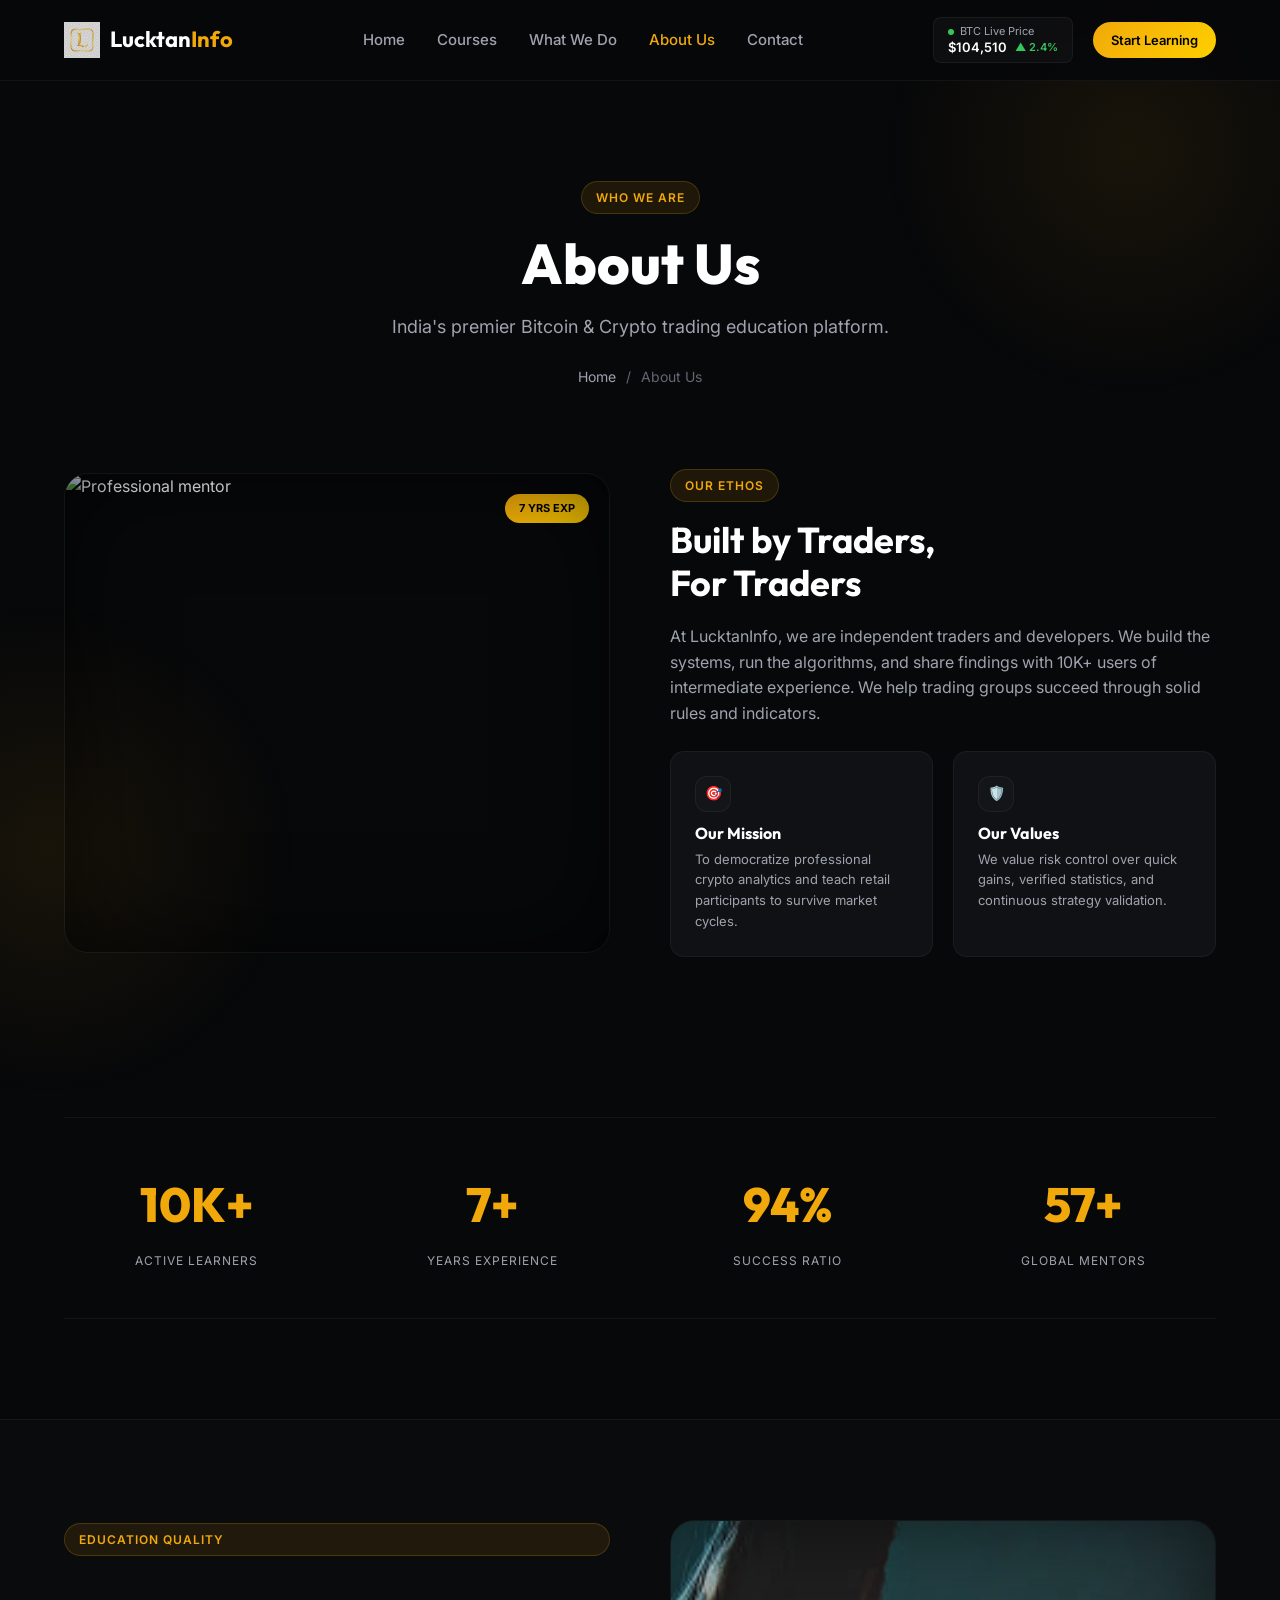
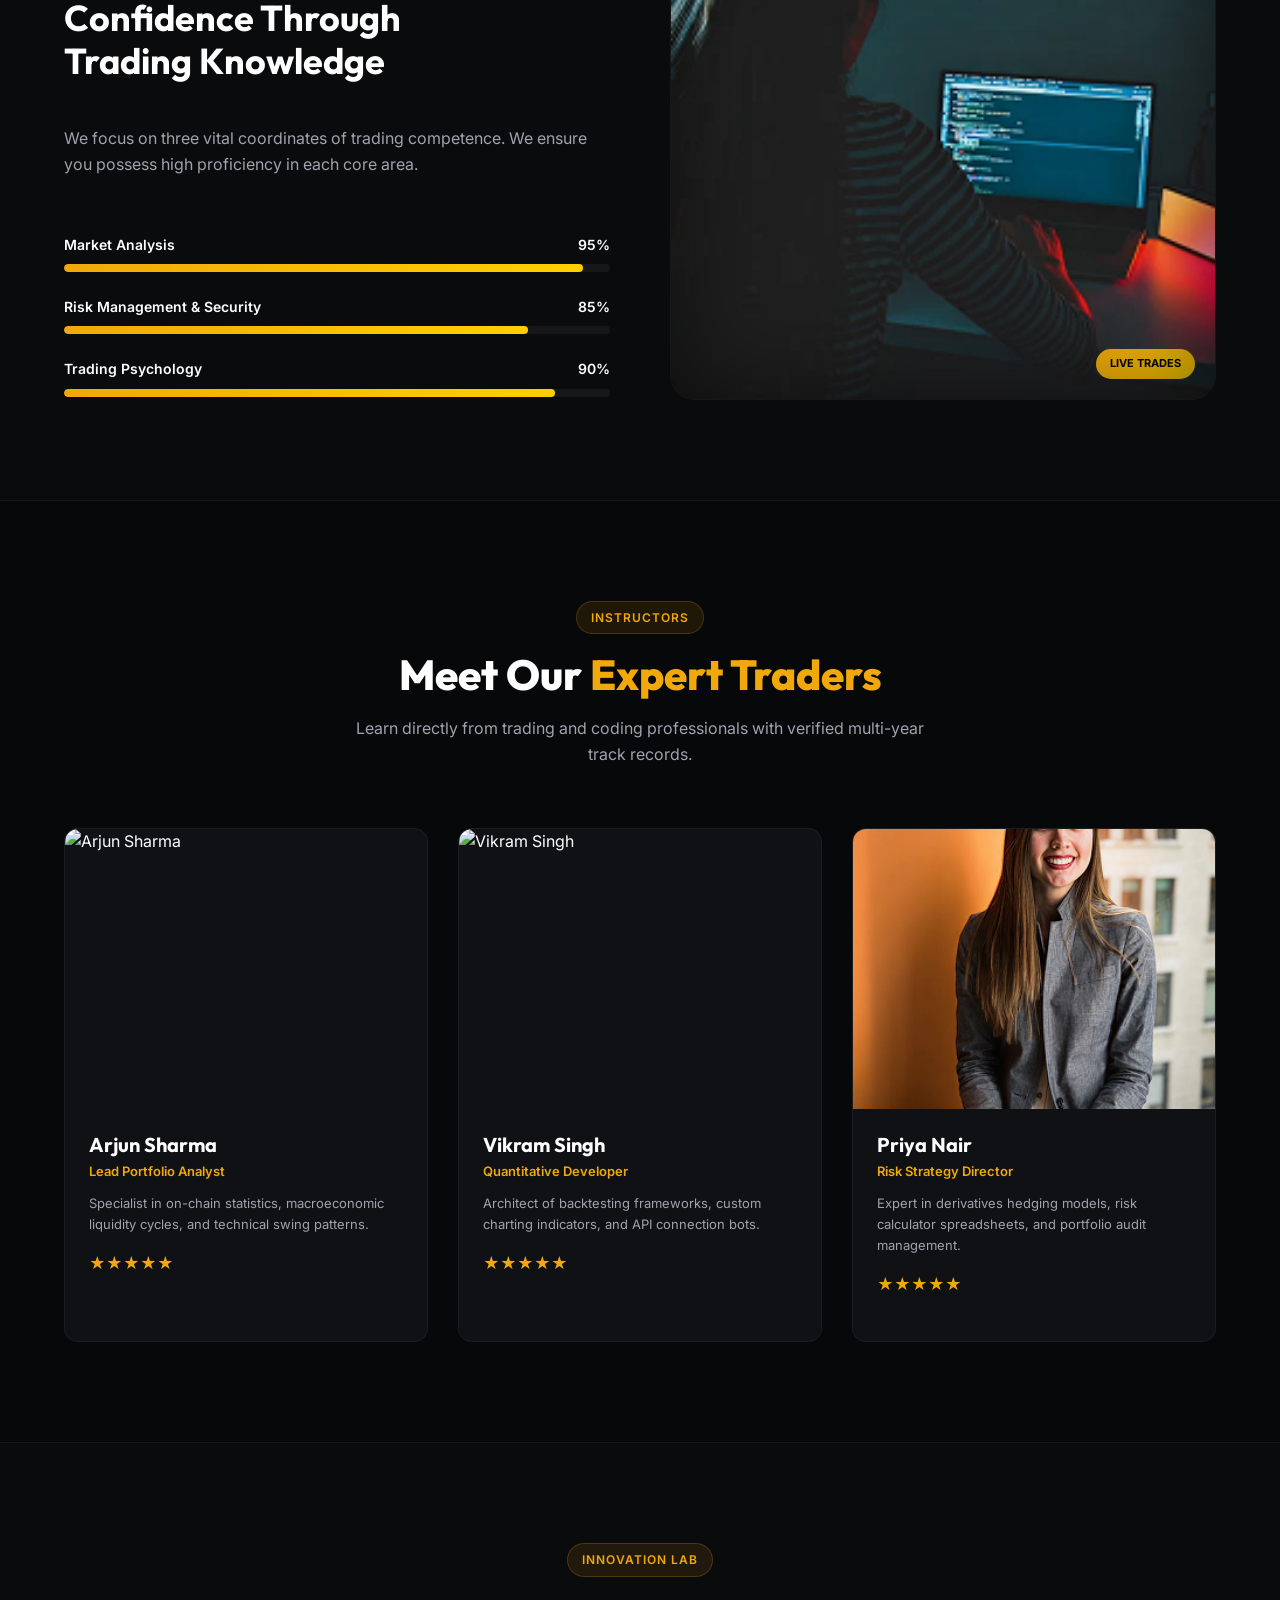
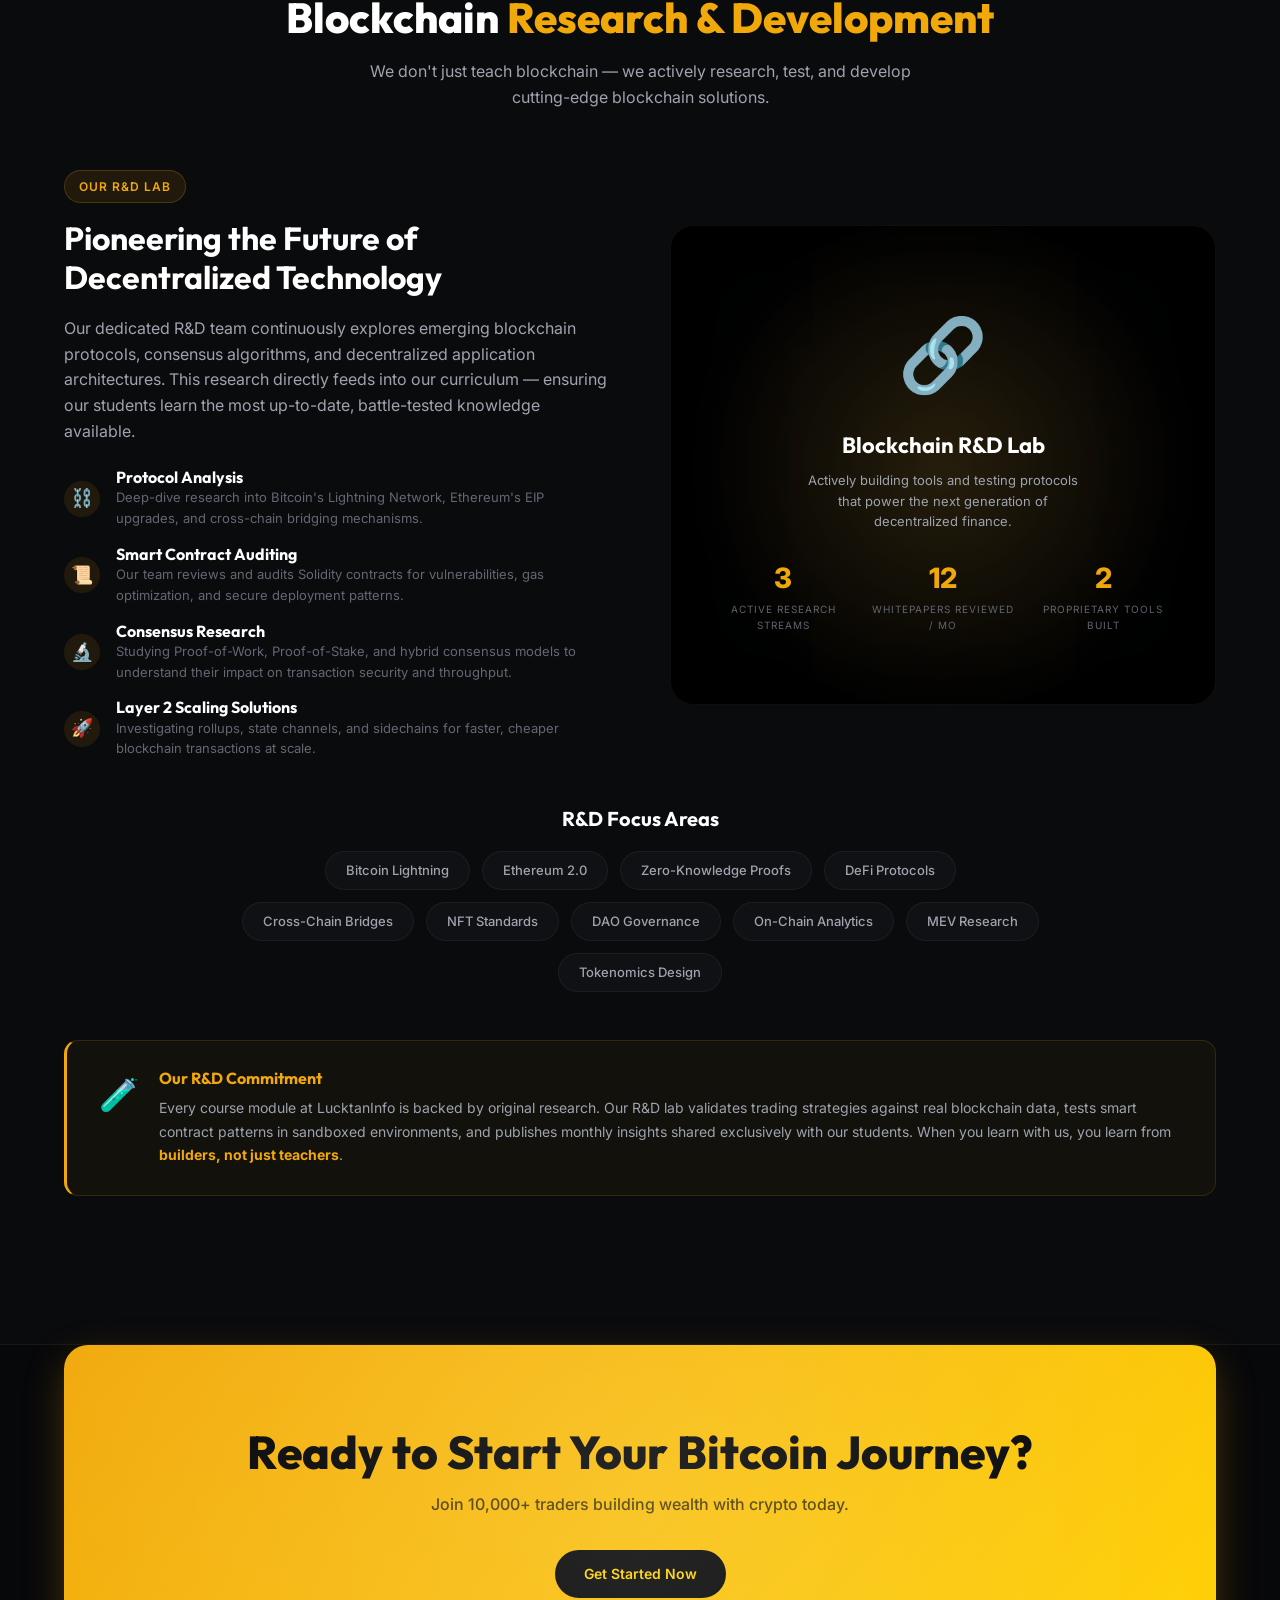
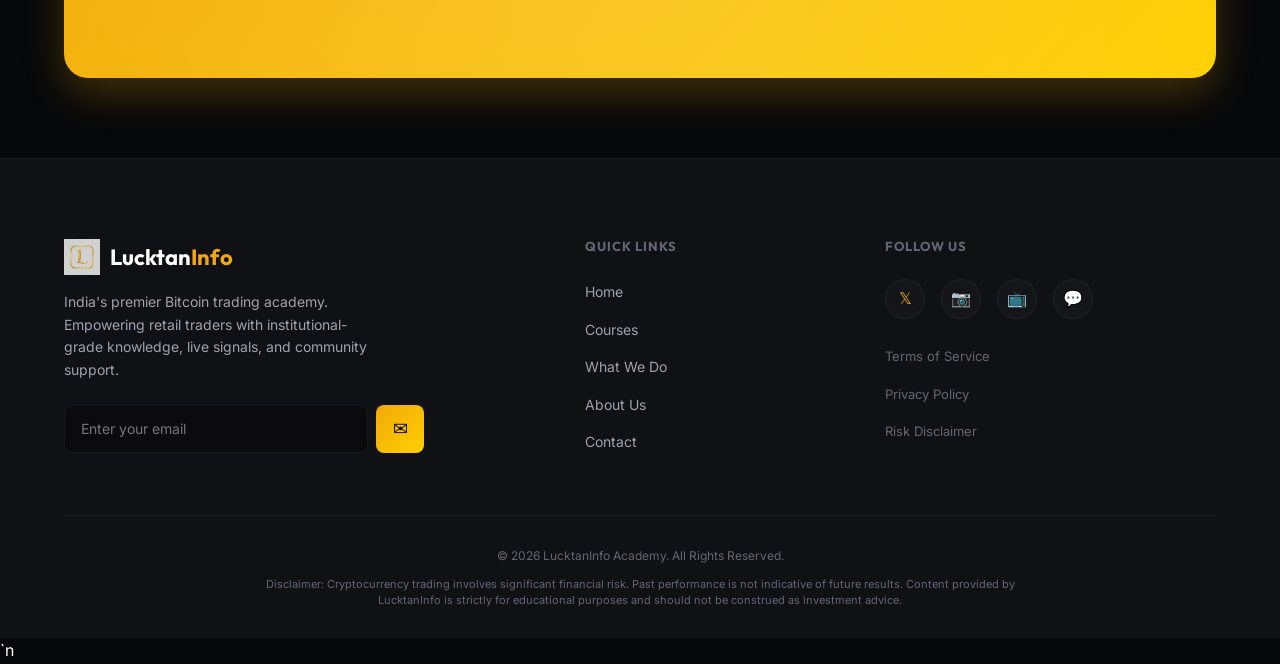
==== commit bb5d09d4: "Integrate Zapier webhooks for all forms + add real social media links" ====
--- a/about.html
+++ b/about.html
@@ -375,6 +375,6 @@
     </div>
   </footer>
 
-  <script src="js/main.js"></script>
+  <script src="js/zapier-config.js"></script>`n  <script src="js/main.js"></script>
 </body>
 </html>
--- a/css/style.css
+++ b/css/style.css
@@ -310,9 +310,178 @@
 .hero {
   padding: 70px 0 50px;
   position: relative;
+  overflow: hidden;
+}
+
+.hero::before {
+  content: '';
+  position: absolute;
+  top: -50%;
+  left: -20%;
+  width: 70%;
+  height: 140%;
+  background: radial-gradient(ellipse at center, rgba(241,168,10,0.06) 0%, transparent 70%);
+  animation: heroGlowPulse 6s ease-in-out infinite;
+  pointer-events: none;
+  z-index: 0;
+}
+
+.hero::after {
+  content: '';
+  position: absolute;
+  bottom: -30%;
+  right: -15%;
+  width: 50%;
+  height: 100%;
+  background: radial-gradient(ellipse at center, rgba(255,255,255,0.03) 0%, transparent 70%);
+  animation: heroGlowPulse 8s ease-in-out 2s infinite;
+  pointer-events: none;
+  z-index: 0;
+}
+
+@keyframes heroGlowPulse {
+  0%, 100% { opacity: 0.4; transform: scale(1); }
+  50% { opacity: 1; transform: scale(1.1); }
+}
+
+/* Particle Canvas */
+.hero-particles-canvas {
+  position: absolute;
+  top: 0; left: 0;
+  width: 100%; height: 100%;
+  z-index: 0;
+  pointer-events: none;
+}
+
+/* Floating Orbs — continuously drifting */
+.hero-orbs {
+  position: absolute;
+  top: 0; left: 0;
+  width: 100%; height: 100%;
+  pointer-events: none;
+  z-index: 0;
+  overflow: hidden;
+}
+
+.hero-orb {
+  position: absolute;
+  border-radius: 50%;
+  filter: blur(40px);
+  opacity: 0.15;
+}
+
+.orb-1 {
+  width: 300px; height: 300px;
+  background: radial-gradient(circle, #F1A80A, transparent 70%);
+  top: 10%; left: 5%;
+  animation: orbDrift1 18s ease-in-out infinite;
+}
+
+.orb-2 {
+  width: 200px; height: 200px;
+  background: radial-gradient(circle, rgba(255,255,255,0.7), transparent 70%);
+  top: 60%; right: 10%;
+  animation: orbDrift2 22s ease-in-out infinite;
+}
+
+.orb-3 {
+  width: 150px; height: 150px;
+  background: radial-gradient(circle, rgba(255,255,255,0.5), transparent 70%);
+  top: 30%; right: 30%;
+  animation: orbDrift3 15s ease-in-out infinite;
+}
+
+.orb-4 {
+  width: 250px; height: 250px;
+  background: radial-gradient(circle, #F1A80A, transparent 70%);
+  bottom: 10%; left: 40%;
+  animation: orbDrift4 20s ease-in-out infinite;
+}
+
+@keyframes orbDrift1 {
+  0%   { transform: translate(0, 0); }
+  25%  { transform: translate(60px, -40px); }
+  50%  { transform: translate(30px, 50px); }
+  75%  { transform: translate(-40px, 20px); }
+  100% { transform: translate(0, 0); }
+}
+
+@keyframes orbDrift2 {
+  0%   { transform: translate(0, 0); }
+  25%  { transform: translate(-50px, 30px); }
+  50%  { transform: translate(-80px, -20px); }
+  75%  { transform: translate(20px, -50px); }
+  100% { transform: translate(0, 0); }
+}
+
+@keyframes orbDrift3 {
+  0%   { transform: translate(0, 0); }
+  33%  { transform: translate(40px, 60px); }
+  66%  { transform: translate(-30px, -40px); }
+  100% { transform: translate(0, 0); }
+}
+
+@keyframes orbDrift4 {
+  0%   { transform: translate(0, 0); }
+  20%  { transform: translate(-50px, -30px); }
+  40%  { transform: translate(30px, -60px); }
+  60%  { transform: translate(70px, 20px); }
+  80%  { transform: translate(-20px, 50px); }
+  100% { transform: translate(0, 0); }
+}
+
+/* Light Streaks — diagonal moving lines */
+.hero-streaks {
+  position: absolute;
+  top: 0; left: 0;
+  width: 100%; height: 100%;
+  pointer-events: none;
+  z-index: 0;
+  overflow: hidden;
+}
+
+.hero-streak {
+  position: absolute;
+  width: 200%;
+  height: 1px;
+  background: linear-gradient(90deg, transparent 0%, rgba(241,168,10,0.15) 30%, rgba(255,215,0,0.3) 50%, rgba(241,168,10,0.15) 70%, transparent 100%);
+  transform-origin: center;
+}
+
+.streak-1 {
+  top: 25%;
+  left: -100%;
+  transform: rotate(-15deg);
+  animation: streakSlide 8s linear infinite;
+  background: linear-gradient(90deg, transparent 0%, rgba(255,255,255,0.08) 30%, rgba(255,255,255,0.2) 50%, rgba(255,255,255,0.08) 70%, transparent 100%);
+}
+
+.streak-2 {
+  top: 55%;
+  left: -100%;
+  transform: rotate(-12deg);
+  animation: streakSlide 12s linear 3s infinite;
+  opacity: 0.6;
+  background: linear-gradient(90deg, transparent 0%, rgba(241,168,10,0.12) 30%, rgba(255,215,0,0.25) 50%, rgba(241,168,10,0.12) 70%, transparent 100%);
+}
+
+.streak-3 {
+  top: 80%;
+  left: -100%;
+  transform: rotate(-18deg);
+  animation: streakSlide 10s linear 6s infinite;
+  opacity: 0.4;
+  background: linear-gradient(90deg, transparent 0%, rgba(255,255,255,0.1) 30%, rgba(255,255,255,0.18) 50%, rgba(255,255,255,0.1) 70%, transparent 100%);
+}
+
+@keyframes streakSlide {
+  0%   { transform: translateX(-30%) rotate(-15deg); }
+  100% { transform: translateX(80%) rotate(-15deg); }
 }
 
 .hero .container {
+  position: relative;
+  z-index: 1;
   display: flex;
   flex-direction: column;
   gap: 40px;
@@ -323,6 +492,15 @@
   align-items: center;
   justify-content: space-between;
   gap: 40px;
+}
+
+.hero-top-row .hero-content {
+  flex: 1.3;
+  min-width: 0;
+}
+
+.hero-top-row .hero-graphic {
+  flex: 0.7;
 }
 
 .hero-bottom-row {
@@ -336,10 +514,7 @@
   margin-bottom: 24px;
 }
 
-.hero-content h1 span {
-  color: var(--color-primary);
-  display: block;
-}
+/* span colors now handled by .hero-word-gold and .hero-word-white */
 
 .hero-content p {
   font-size: 18px;
@@ -348,18 +523,192 @@
   max-width: 500px;
 }
 
-/* Custom Stacked Hero Title and Checklist to match original Landing Page design */
+/* Custom Stacked Hero Title — Animated Professional */
 .hero-title-stacked {
-  font-size: 72px !important;
+  font-size: 100px !important;
   font-weight: 800;
   line-height: 1.05 !important;
   margin-bottom: 30px !important;
   text-transform: none;
-  letter-spacing: -1.5px;
-}
-
-.hero-title-stacked span {
-  color: var(--color-primary);
+  letter-spacing: -2px;
+  overflow: visible;
+}
+
+/* ── Cycling Two-Word Pairs ── */
+.hero-cycle-container {
+  position: relative;
+  display: block;
+  height: 220px;
+  overflow: visible;
+  width: 100%;
+}
+
+/* Each pair holds two stacked words */
+.hero-pair {
+  position: absolute;
+  left: 0; top: 0;
+  display: flex;
+  flex-direction: column;
+  opacity: 0;
+  transform: translateY(50px);
+  filter: blur(6px);
+}
+
+.hero-pair span {
+  display: block;
+  line-height: 1.1;
+}
+
+/*
+  3 pairs, total cycle = 9s → 3s per pair
+  Pair 0: 0% - 33.33%
+  Pair 1: 33.33% - 66.67%
+  Pair 2: 66.67% - 100%
+*/
+
+.hero-pair:nth-child(1) { animation: pairShow0 9s ease-in-out infinite; }
+.hero-pair:nth-child(2) { animation: pairShow1 9s ease-in-out infinite; }
+.hero-pair:nth-child(3) { animation: pairShow2 9s ease-in-out infinite; }
+
+/* Pair 1: Master / Bitcoin. */
+@keyframes pairShow0 {
+  0%    { opacity: 0; transform: translateY(50px);  filter: blur(6px); }
+  3%    { opacity: 1; transform: translateY(0);     filter: blur(0); }
+  30%   { opacity: 1; transform: translateY(0);     filter: blur(0); }
+  35%   { opacity: 0; transform: translateY(-50px); filter: blur(6px); }
+  100%  { opacity: 0; }
+}
+
+/* Pair 2: Build / Wealth. */
+@keyframes pairShow1 {
+  0%    { opacity: 0; }
+  31%   { opacity: 0; transform: translateY(50px);  filter: blur(6px); }
+  36%   { opacity: 1; transform: translateY(0);     filter: blur(0); }
+  63%   { opacity: 1; transform: translateY(0);     filter: blur(0); }
+  68%   { opacity: 0; transform: translateY(-50px); filter: blur(6px); }
+  100%  { opacity: 0; }
+}
+
+/* Pair 3: Trade / Smarter. */
+@keyframes pairShow2 {
+  0%    { opacity: 0; }
+  64%   { opacity: 0; transform: translateY(50px);  filter: blur(6px); }
+  69%   { opacity: 1; transform: translateY(0);     filter: blur(0); }
+  96%   { opacity: 1; transform: translateY(0);     filter: blur(0); }
+  100%  { opacity: 0; transform: translateY(-50px); filter: blur(6px); }
+}
+
+/* ── White text ── */
+.hero-word-white {
+  color: #ffffff;
+  text-shadow: 0 0 20px rgba(255,255,255,0.15);
+}
+
+/* ── Gold text with shimmer ── */
+.hero-word-gold {
+  background: linear-gradient(
+    90deg,
+    #F1A80A 0%, #FFD700 25%, #FFA500 50%, #FFD700 75%, #F1A80A 100%
+  );
+  background-size: 200% 100%;
+  -webkit-background-clip: text;
+  -webkit-text-fill-color: transparent;
+  background-clip: text;
+  animation: goldShimmer 3s ease-in-out infinite;
+  text-shadow: none;
+}
+
+@keyframes goldShimmer {
+  0%   { background-position: 100% 50%; }
+  50%  { background-position: 0% 50%; }
+  100% { background-position: 100% 50%; }
+}
+
+/* ── Underline on "Smarter." ── */
+.hero-word-underline {
+  position: relative;
+  display: block;
+}
+
+.hero-word-underline::before {
+  content: '';
+  position: absolute;
+  bottom: 4px; left: 0;
+  width: 100%; height: 4px;
+  background: linear-gradient(90deg, #fff, rgba(255,255,255,0.5), #fff);
+  border-radius: 2px;
+  transform: scaleX(0);
+  transform-origin: left;
+  animation: underlineDraw 0.5s ease forwards;
+  animation-delay: 2.5s;
+}
+
+@keyframes underlineDraw {
+  to { transform: scaleX(1); }
+}
+
+/* ── Hero badge ── */
+.hero-badge {
+  animation: badgeFadeIn 0.6s ease forwards;
+  opacity: 0;
+}
+
+@keyframes badgeFadeIn {
+  0% { opacity: 0; transform: translateY(10px); }
+  100% { opacity: 1; transform: translateY(0); }
+}
+
+/* ── Checklist staggered fade-in ── */
+.hero-checklist li {
+  opacity: 0;
+  animation: checklistFadeIn 0.5s ease forwards;
+}
+
+.hero-checklist li:nth-child(1) { animation-delay: 2.0s; }
+.hero-checklist li:nth-child(2) { animation-delay: 2.1s; }
+.hero-checklist li:nth-child(3) { animation-delay: 2.2s; }
+.hero-checklist li:nth-child(4) { animation-delay: 2.3s; }
+.hero-checklist li:nth-child(5) { animation-delay: 2.4s; }
+
+@keyframes checklistFadeIn {
+  0% { opacity: 0; transform: translateX(-15px); }
+  100% { opacity: 1; transform: translateX(0); }
+}
+
+/* ── CTA buttons entrance ── */
+.hero-actions {
+  opacity: 0;
+  animation: ctaSlideUp 0.6s ease forwards;
+  animation-delay: 2.6s;
+}
+
+@keyframes ctaSlideUp {
+  0% { opacity: 0; transform: translateY(20px); }
+  100% { opacity: 1; transform: translateY(0); }
+}
+
+/* Hero avatar float animation */
+.hero-avatar-wrapper img {
+  animation: avatarFloat 4s ease-in-out infinite;
+}
+
+@keyframes avatarFloat {
+  0%, 100% { transform: translateY(0); }
+  50% { transform: translateY(-10px); }
+}
+
+/* Hero stat cards entrance */
+.hero-stat-card-inline {
+  opacity: 0;
+  animation: statCardReveal 0.5s ease forwards;
+}
+
+.hero-cards-row .hero-stat-card-inline:nth-child(1) { animation-delay: 0.8s; }
+.hero-cards-row .hero-stat-card-inline:nth-child(2) { animation-delay: 1.0s; }
+
+@keyframes statCardReveal {
+  0% { opacity: 0; transform: translateY(15px) scale(0.95); }
+  100% { opacity: 1; transform: translateY(0) scale(1); }
 }
 
 .hero-checklist {
@@ -866,6 +1215,12 @@
   gap: 10px;
 }
 
+.course-price {
+  font-size: 20px;
+  font-weight: 800;
+  color: var(--color-primary);
+}
+
 .course-card.featured-card {
   border-color: rgba(241, 168, 10, 0.3);
 }
@@ -1046,15 +1401,21 @@
   margin: 0 auto;
   display: grid;
   grid-template-columns: 1fr 1fr;
-  gap: 20px;
+  gap: 24px;
+  padding-bottom: 60px;
 }
 
 .faq-item {
+  position: relative;
   background-color: var(--bg-surface);
   border: 1px solid var(--border-color);
   border-radius: var(--border-radius-md);
-  overflow: hidden;
   transition: var(--transition-smooth);
+  z-index: 1;
+}
+
+.faq-item.active {
+  z-index: 10;
 }
 
 .faq-item:hover {
@@ -1089,24 +1450,51 @@
   border: 1px solid var(--border-color);
 }
 
+/* Answer — floating glass panel below */
 .faq-answer {
+  position: absolute;
+  top: 100%;
+  left: 0;
+  right: 0;
+  z-index: 20;
+  overflow: hidden;
   max-height: 0;
-  overflow: hidden;
-  transition: max-height 0.35s ease-out;
+  opacity: 0;
+  transform: translateY(-8px);
+  transition: max-height 0.4s cubic-bezier(0.4, 0, 0.2, 1),
+              opacity 0.3s ease,
+              transform 0.3s ease;
+  pointer-events: none;
 }
 
 .faq-answer-inner {
-  padding: 0 30px 24px;
+  margin-top: 6px;
+  padding: 20px 28px;
   color: var(--text-secondary);
   font-size: 14px;
+  line-height: 1.7;
+  background: rgba(30, 30, 30, 0.85);
+  backdrop-filter: blur(20px);
+  -webkit-backdrop-filter: blur(20px);
+  border: 1px solid rgba(241, 168, 10, 0.15);
+  border-radius: var(--border-radius-md);
+  box-shadow: 0 12px 40px rgba(0, 0, 0, 0.4),
+              0 0 20px rgba(241, 168, 10, 0.05);
 }
 
 .faq-item.active .faq-answer {
-  max-height: 200px;
+  opacity: 1;
+  transform: translateY(0);
+  pointer-events: auto;
+  /* max-height set by JS */
 }
 
 .faq-item.active .faq-icon {
   transform: rotate(180deg);
+}
+
+.faq-item.active {
+  border-color: var(--border-glow);
 }
 
 .faq-cta-link {
@@ -1227,6 +1615,28 @@
   width: 100%;
 }
 
+.pricing-actions {
+  display: flex;
+  flex-direction: column;
+  gap: 10px;
+  margin-top: auto;
+}
+
+.pricing-actions .btn-outline {
+  background: transparent;
+  border: 1px solid var(--border-color);
+  color: var(--text-secondary);
+}
+
+.pricing-actions .btn-outline:hover {
+  border-color: var(--color-primary);
+  color: var(--color-primary);
+}
+
+.pricing-actions .btn-primary {
+  font-weight: 700;
+}
+
 /* Call to Action Banner */
 .cta-banner {
   background: var(--gradient-gold);
@@ -2100,6 +2510,996 @@
 
 .blockchain-cta strong {
   color: var(--color-primary);
+}
+
+/* ═══════════════════════════════════════════
+   Blockchain Payment Gateway Modal
+   ═══════════════════════════════════════════ */
+.crypto-pay-overlay {
+  position: fixed;
+  top: 0; left: 0; right: 0; bottom: 0;
+  background: rgba(0,0,0,0.8);
+  backdrop-filter: blur(12px);
+  -webkit-backdrop-filter: blur(12px);
+  z-index: 5000;
+  display: flex;
+  align-items: center;
+  justify-content: center;
+  opacity: 0;
+  pointer-events: none;
+  transition: opacity 0.3s ease;
+  padding: 20px;
+}
+
+.crypto-pay-overlay.active {
+  opacity: 1;
+  pointer-events: all;
+}
+
+.crypto-pay-modal {
+  background: var(--bg-surface);
+  border: 1px solid var(--border-color);
+  border-radius: 16px;
+  max-width: 520px;
+  width: 100%;
+  max-height: 90vh;
+  overflow-y: auto;
+  padding: 36px 32px;
+  position: relative;
+  animation: modalSlideUp 0.3s ease-out;
+}
+
+@keyframes modalSlideUp {
+  from { transform: translateY(30px); opacity: 0; }
+  to { transform: translateY(0); opacity: 1; }
+}
+
+.crypto-pay-close {
+  position: absolute;
+  top: 16px; right: 16px;
+  background: none;
+  border: 1px solid var(--border-color);
+  color: var(--text-secondary);
+  width: 36px; height: 36px;
+  border-radius: 50%;
+  font-size: 16px;
+  cursor: pointer;
+  transition: var(--transition-smooth);
+  display: flex;
+  align-items: center;
+  justify-content: center;
+}
+
+.crypto-pay-close:hover {
+  border-color: var(--color-primary);
+  color: var(--color-primary);
+}
+
+/* Progress Step Indicator */
+.pay-progress-steps {
+  display: flex;
+  justify-content: center;
+  gap: 8px;
+  margin-bottom: 28px;
+  padding-bottom: 20px;
+  border-bottom: 1px solid rgba(255,255,255,0.06);
+}
+
+.progress-step {
+  display: flex;
+  align-items: center;
+  gap: 6px;
+  font-size: 11px;
+  color: var(--text-muted);
+  opacity: 0.4;
+  transition: all 0.3s ease;
+}
+
+.progress-step.active {
+  opacity: 1;
+  color: var(--color-primary);
+}
+
+.progress-step.done {
+  opacity: 1;
+  color: #34C759;
+}
+
+.progress-step span {
+  width: 22px;
+  height: 22px;
+  border-radius: 50%;
+  background: rgba(255,255,255,0.06);
+  display: inline-flex;
+  align-items: center;
+  justify-content: center;
+  font-weight: 700;
+  font-size: 10px;
+}
+
+.progress-step.active span {
+  background: rgba(241,168,10,0.15);
+  color: var(--color-primary);
+  box-shadow: 0 0 8px rgba(241,168,10,0.2);
+}
+
+.progress-step.done span {
+  background: rgba(52,199,89,0.15);
+  color: #34C759;
+}
+
+/* Course Picker */
+.course-pick-list {
+  display: flex;
+  flex-direction: column;
+  gap: 8px;
+  max-height: 420px;
+  overflow-y: auto;
+}
+
+.course-pick-item {
+  display: flex;
+  align-items: center;
+  justify-content: space-between;
+  background: rgba(255,255,255,0.03);
+  border: 1px solid var(--border-color);
+  border-radius: var(--border-radius-md);
+  padding: 14px 16px;
+  cursor: pointer;
+  transition: all 0.25s ease;
+  text-align: left;
+  color: var(--text-primary);
+  font-family: 'Outfit', sans-serif;
+  width: 100%;
+}
+
+.course-pick-item:hover {
+  border-color: rgba(241,168,10,0.4);
+  background: rgba(241,168,10,0.05);
+  transform: translateX(4px);
+}
+
+.cpi-info {
+  display: flex;
+  flex-direction: column;
+  gap: 2px;
+}
+
+.cpi-level {
+  font-size: 10px;
+  font-weight: 700;
+  text-transform: uppercase;
+  letter-spacing: 1px;
+  color: var(--text-muted);
+}
+
+.cpi-level.new {
+  color: #34C759;
+}
+
+.cpi-name {
+  font-size: 14px;
+  font-weight: 700;
+  color: var(--text-primary);
+}
+
+.cpi-desc {
+  font-size: 11px;
+  color: var(--text-muted);
+}
+
+.cpi-price {
+  font-size: 20px;
+  font-weight: 800;
+  color: var(--color-primary);
+  white-space: nowrap;
+  padding-left: 16px;
+}
+
+/* Registration Form */
+.reg-form {
+  display: flex;
+  flex-direction: column;
+  gap: 16px;
+}
+
+.reg-field {
+  display: flex;
+  flex-direction: column;
+  gap: 6px;
+}
+
+.reg-field label {
+  font-size: 12px;
+  font-weight: 600;
+  color: var(--text-secondary);
+}
+
+.reg-field input,
+.reg-field select {
+  background: rgba(0,0,0,0.4);
+  border: 1px solid var(--border-color);
+  border-radius: var(--border-radius-md);
+  padding: 12px 14px;
+  font-size: 14px;
+  color: var(--text-primary);
+  font-family: 'Outfit', sans-serif;
+  transition: var(--transition-smooth);
+  outline: none;
+  width: 100%;
+  box-sizing: border-box;
+}
+
+.reg-field input:focus,
+.reg-field select:focus {
+  border-color: var(--color-primary);
+  box-shadow: 0 0 0 3px rgba(241,168,10,0.1);
+}
+
+.reg-field input::placeholder {
+  color: var(--text-muted);
+}
+
+.reg-field select {
+  appearance: none;
+  -webkit-appearance: none;
+  background-image: url("data:image/svg+xml,%3Csvg xmlns='http://www.w3.org/2000/svg' width='12' height='12' fill='%23888' viewBox='0 0 16 16'%3E%3Cpath d='M8 11L3 6h10z'/%3E%3C/svg%3E");
+  background-repeat: no-repeat;
+  background-position: right 14px center;
+  padding-right: 36px;
+  cursor: pointer;
+}
+
+.reg-field select option {
+  background: #1a1a1a;
+  color: #fff;
+}
+
+.reg-terms {
+  display: flex;
+  align-items: flex-start;
+  gap: 10px;
+  margin-top: 4px;
+}
+
+.reg-terms input[type="checkbox"] {
+  width: 16px;
+  height: 16px;
+  margin-top: 2px;
+  accent-color: var(--color-primary);
+  flex-shrink: 0;
+  cursor: pointer;
+}
+
+.reg-terms label {
+  font-size: 12px;
+  color: var(--text-muted);
+  line-height: 1.5;
+  cursor: pointer;
+}
+
+/* Registration Validation Errors */
+.reg-error {
+  border-color: #FF3B30 !important;
+  box-shadow: 0 0 0 3px rgba(255,59,48,0.15) !important;
+}
+
+.reg-error-msg {
+  display: block;
+  font-size: 11px;
+  color: #FF3B30;
+  margin-top: 4px;
+  font-weight: 500;
+}
+
+.reg-terms .reg-error-msg {
+  display: block;
+  width: 100%;
+  margin-top: 6px;
+}
+
+@keyframes regShake {
+  0%, 100% { transform: translateX(0); }
+  20% { transform: translateX(-6px); }
+  40% { transform: translateX(6px); }
+  60% { transform: translateX(-4px); }
+  80% { transform: translateX(4px); }
+}
+
+.reg-shake {
+  animation: regShake 0.4s ease;
+}
+
+/* OTP Verification */
+.reg-email-row {
+  display: flex;
+  gap: 8px;
+  align-items: stretch;
+}
+
+.reg-email-row input {
+  flex: 1;
+}
+
+.otp-send-btn {
+  padding: 0 16px;
+  background: var(--color-primary);
+  color: #000;
+  border: none;
+  border-radius: var(--border-radius-sm);
+  font-size: 12px;
+  font-weight: 700;
+  cursor: pointer;
+  white-space: nowrap;
+  transition: all 0.3s ease;
+  font-family: 'Outfit', sans-serif;
+}
+
+.otp-send-btn:hover:not(:disabled) {
+  background: var(--color-primary-hover);
+  transform: translateY(-1px);
+}
+
+.otp-send-btn:disabled {
+  opacity: 0.5;
+  cursor: not-allowed;
+}
+
+.otp-send-btn.otp-sent {
+  background: rgba(52,199,89,0.15);
+  color: #34C759;
+  border: 1px solid rgba(52,199,89,0.3);
+}
+
+.otp-send-btn.otp-verified {
+  background: rgba(52,199,89,0.2);
+  color: #34C759;
+  border: 1px solid rgba(52,199,89,0.4);
+}
+
+.otp-verified-badge {
+  display: inline-flex;
+  align-items: center;
+  gap: 4px;
+  font-size: 12px;
+  font-weight: 700;
+  color: #34C759;
+  margin-top: 6px;
+}
+
+.otp-input-wrap {
+  animation: fadeSlideDown 0.3s ease;
+}
+
+@keyframes fadeSlideDown {
+  from { opacity: 0; transform: translateY(-8px); }
+  to { opacity: 1; transform: translateY(0); }
+}
+
+.otp-boxes {
+  display: flex;
+  gap: 8px;
+  justify-content: center;
+}
+
+.otp-box {
+  width: 44px;
+  height: 52px;
+  text-align: center;
+  font-size: 20px;
+  font-weight: 800;
+  color: var(--text-primary);
+  background: rgba(255,255,255,0.04);
+  border: 1.5px solid var(--border-color);
+  border-radius: var(--border-radius-sm);
+  outline: none;
+  transition: all 0.2s ease;
+  font-family: 'Outfit', monospace;
+  caret-color: var(--color-primary);
+}
+
+.otp-box:focus {
+  border-color: var(--color-primary);
+  box-shadow: 0 0 0 3px rgba(241,168,10,0.15);
+}
+
+.otp-box.otp-correct {
+  border-color: #34C759;
+  background: rgba(52,199,89,0.08);
+  color: #34C759;
+  box-shadow: 0 0 0 3px rgba(52,199,89,0.15);
+}
+
+.otp-box.otp-wrong {
+  border-color: #FF3B30;
+  background: rgba(255,59,48,0.08);
+  color: #FF3B30;
+  box-shadow: 0 0 0 3px rgba(255,59,48,0.15);
+  animation: regShake 0.4s ease;
+}
+
+.otp-actions {
+  display: flex;
+  justify-content: space-between;
+  align-items: center;
+  margin-top: 10px;
+}
+
+.otp-timer {
+  font-size: 12px;
+  color: var(--text-muted);
+  font-variant-numeric: tabular-nums;
+}
+
+.otp-resend-btn {
+  background: none;
+  border: none;
+  color: var(--color-primary);
+  font-size: 12px;
+  font-weight: 600;
+  cursor: pointer;
+  font-family: 'Outfit', sans-serif;
+  padding: 4px 8px;
+  border-radius: 4px;
+  transition: all 0.2s ease;
+}
+
+.otp-resend-btn:hover:not(:disabled) {
+  background: rgba(241,168,10,0.1);
+}
+
+.otp-resend-btn:disabled {
+  opacity: 0.4;
+  cursor: not-allowed;
+}
+
+/* OTP Demo Toast */
+.otp-demo-toast {
+  position: fixed;
+  bottom: 24px;
+  right: 24px;
+  background: linear-gradient(135deg, #1a1a2e 0%, #16213e 100%);
+  border: 1px solid rgba(241,168,10,0.3);
+  border-radius: 12px;
+  padding: 16px 20px;
+  z-index: 100001;
+  min-width: 280px;
+  box-shadow: 0 12px 40px rgba(0,0,0,0.5);
+  animation: toastSlideIn 0.4s ease;
+  font-family: 'Outfit', sans-serif;
+  color: var(--text-primary);
+}
+
+@keyframes toastSlideIn {
+  from { opacity: 0; transform: translateY(20px) scale(0.95); }
+  to { opacity: 1; transform: translateY(0) scale(1); }
+}
+
+.otp-demo-toast.otp-toast-fade {
+  opacity: 0;
+  transform: translateY(20px);
+  transition: all 0.5s ease;
+}
+
+.otp-toast-header {
+  display: flex;
+  justify-content: space-between;
+  align-items: center;
+  margin-bottom: 8px;
+  font-weight: 700;
+  font-size: 13px;
+}
+
+.otp-toast-header button {
+  background: none;
+  border: none;
+  color: var(--text-muted);
+  cursor: pointer;
+  font-size: 14px;
+  padding: 0;
+  line-height: 1;
+}
+
+.otp-demo-toast p {
+  font-size: 12px;
+  color: var(--text-secondary);
+  margin: 4px 0;
+}
+
+.otp-toast-code {
+  font-size: 28px;
+  font-weight: 800;
+  letter-spacing: 8px;
+  text-align: center;
+  color: var(--color-primary);
+  padding: 10px;
+  background: rgba(241,168,10,0.08);
+  border: 1px dashed rgba(241,168,10,0.3);
+  border-radius: 8px;
+  margin: 10px 0;
+  font-family: 'Outfit', monospace;
+}
+
+.otp-toast-note {
+  font-size: 10px !important;
+  color: var(--text-muted) !important;
+  font-style: italic;
+  text-align: center;
+}
+
+/* Pay Header */
+.pay-header {
+  text-align: center;
+  margin-bottom: 24px;
+}
+
+.pay-icon {
+  font-size: 40px;
+  margin-bottom: 12px;
+  display: inline-block;
+}
+
+.pay-icon.confirming {
+  animation: spin 2s linear infinite;
+}
+
+@keyframes spin {
+  from { transform: rotate(0deg); }
+  to { transform: rotate(360deg); }
+}
+
+.pay-icon.success-icon {
+  width: 56px; height: 56px;
+  background: rgba(52,199,89,0.15);
+  color: #34C759;
+  border-radius: 50%;
+  display: inline-flex;
+  align-items: center;
+  justify-content: center;
+  font-size: 28px;
+  border: 2px solid rgba(52,199,89,0.3);
+}
+
+.pay-header h3 {
+  font-size: 22px;
+  margin-bottom: 6px;
+}
+
+.pay-header p {
+  color: var(--text-muted);
+  font-size: 13px;
+}
+
+.pay-header.success h3 { color: #34C759; }
+
+/* Plan Summary */
+.pay-plan-summary {
+  display: flex;
+  justify-content: space-between;
+  align-items: center;
+  background: rgba(241,168,10,0.05);
+  border: 1px solid rgba(241,168,10,0.15);
+  border-radius: var(--border-radius-md);
+  padding: 16px 20px;
+  margin-bottom: 24px;
+}
+
+.pay-plan-name {
+  font-weight: 700;
+  font-size: 16px;
+}
+
+.pay-plan-price {
+  font-size: 24px;
+  font-weight: 800;
+  color: var(--color-primary);
+}
+
+.pay-plan-price span {
+  font-size: 13px;
+  font-weight: 400;
+  color: var(--text-muted);
+}
+
+/* Crypto Selector */
+.pay-crypto-selector {
+  margin-bottom: 20px;
+}
+
+.pay-crypto-selector label {
+  font-size: 12px;
+  font-weight: 600;
+  text-transform: uppercase;
+  letter-spacing: 1px;
+  color: var(--text-muted);
+  display: block;
+  margin-bottom: 10px;
+}
+
+.pay-coins {
+  display: grid;
+  grid-template-columns: repeat(3, 1fr);
+  gap: 10px;
+}
+
+.pay-coin {
+  background: var(--bg-card);
+  border: 1px solid var(--border-color);
+  border-radius: var(--border-radius-md);
+  padding: 14px 10px;
+  cursor: pointer;
+  text-align: center;
+  transition: var(--transition-smooth);
+  display: flex;
+  flex-direction: column;
+  align-items: center;
+  gap: 4px;
+  color: var(--text-primary);
+}
+
+.pay-coin:hover {
+  border-color: rgba(241,168,10,0.3);
+}
+
+.pay-coin.active {
+  border-color: var(--color-primary);
+  background: rgba(241,168,10,0.06);
+  box-shadow: 0 0 12px rgba(241,168,10,0.1);
+}
+
+.coin-icon {
+  font-size: 22px;
+  font-weight: 800;
+}
+
+.coin-name {
+  font-size: 12px;
+  font-weight: 600;
+}
+
+.coin-ticker {
+  font-size: 10px;
+  color: var(--text-muted);
+}
+
+/* Amount Box */
+.pay-amount-box {
+  background: rgba(0,0,0,0.3);
+  border-radius: var(--border-radius-md);
+  padding: 16px 20px;
+  margin-bottom: 20px;
+}
+
+.pay-amount-row {
+  display: flex;
+  justify-content: space-between;
+  align-items: center;
+  padding: 8px 0;
+  font-size: 13px;
+  color: var(--text-secondary);
+}
+
+.pay-amount-row + .pay-amount-row {
+  border-top: 1px solid rgba(255,255,255,0.05);
+}
+
+.pay-amount-row.highlight {
+  color: var(--text-primary);
+  font-weight: 700;
+  font-size: 15px;
+}
+
+.pay-crypto-amount {
+  color: var(--color-primary);
+}
+
+/* Wallet Address */
+.pay-wallet-section {
+  margin-bottom: 20px;
+}
+
+.pay-wallet-section label {
+  font-size: 12px;
+  font-weight: 600;
+  text-transform: uppercase;
+  letter-spacing: 1px;
+  color: var(--text-muted);
+  display: block;
+  margin-bottom: 8px;
+}
+
+.pay-wallet-address {
+  display: flex;
+  align-items: center;
+  gap: 8px;
+  background: rgba(0,0,0,0.4);
+  border: 1px solid var(--border-color);
+  border-radius: var(--border-radius-md);
+  padding: 12px 14px;
+}
+
+.pay-wallet-address code {
+  flex: 1;
+  font-size: 12px;
+  word-break: break-all;
+  color: var(--text-secondary);
+  font-family: 'Outfit', monospace;
+}
+
+.pay-copy-btn {
+  background: none;
+  border: none;
+  cursor: pointer;
+  font-size: 18px;
+  padding: 4px;
+  transition: var(--transition-smooth);
+}
+
+.pay-copy-btn:hover { transform: scale(1.2); }
+
+.pay-wallet-note {
+  font-size: 11px;
+  color: var(--text-muted);
+  margin-top: 8px;
+  line-height: 1.5;
+}
+
+.pay-wallet-note strong {
+  color: var(--color-primary);
+}
+
+/* Other Payment Methods */
+.pay-other-methods {
+  margin-bottom: 20px;
+  padding-top: 20px;
+  border-top: 1px solid rgba(255,255,255,0.06);
+}
+
+.pay-other-methods label {
+  font-size: 12px;
+  font-weight: 600;
+  text-transform: uppercase;
+  letter-spacing: 1px;
+  color: var(--text-muted);
+  display: block;
+  margin-bottom: 10px;
+}
+
+.pay-methods-grid {
+  display: grid;
+  grid-template-columns: repeat(3, 1fr);
+  gap: 10px;
+}
+
+.pay-method-card {
+  background: var(--bg-card);
+  border: 1px solid var(--border-color);
+  border-radius: var(--border-radius-md);
+  padding: 14px 10px;
+  text-align: center;
+  display: flex;
+  flex-direction: column;
+  align-items: center;
+  gap: 4px;
+  transition: var(--transition-smooth);
+  text-decoration: none;
+  color: var(--text-primary);
+}
+
+.pay-method-card:hover {
+  border-color: rgba(241,168,10,0.3);
+  transform: translateY(-2px);
+}
+
+.method-icon {
+  font-size: 22px;
+}
+
+.method-name {
+  font-size: 13px;
+  font-weight: 700;
+}
+
+.method-desc {
+  font-size: 9px;
+  color: var(--text-muted);
+  line-height: 1.3;
+}
+
+/* Security Badges */
+.pay-security-badges {
+  display: flex;
+  justify-content: center;
+  gap: 16px;
+  margin-bottom: 24px;
+  flex-wrap: wrap;
+}
+
+.pay-security-badges span {
+  font-size: 11px;
+  color: var(--text-muted);
+  background: rgba(255,255,255,0.03);
+  border: 1px solid rgba(255,255,255,0.06);
+  border-radius: 100px;
+  padding: 5px 12px;
+}
+
+/* Confirm Button */
+.pay-confirm-btn {
+  width: 100%;
+  font-size: 15px;
+  padding: 16px;
+}
+
+/* ── Step 2: Blockchain Confirmation Tracker ── */
+.bc-confirm-tracker {
+  display: flex;
+  flex-direction: column;
+  gap: 0;
+  margin-bottom: 24px;
+}
+
+.bc-confirm-step {
+  display: flex;
+  align-items: center;
+  gap: 14px;
+  padding: 14px 0;
+  border-bottom: 1px solid rgba(255,255,255,0.04);
+  opacity: 0.35;
+  transition: all 0.4s ease;
+}
+
+.bc-confirm-step.done {
+  opacity: 1;
+}
+
+.bc-confirm-step.active {
+  opacity: 1;
+}
+
+.bc-confirm-dot {
+  width: 12px; height: 12px;
+  border-radius: 50%;
+  background: var(--border-color);
+  flex-shrink: 0;
+  transition: all 0.3s ease;
+}
+
+.bc-confirm-step.done .bc-confirm-dot {
+  background: #34C759;
+  box-shadow: 0 0 8px rgba(52,199,89,0.4);
+}
+
+.bc-confirm-step.active .bc-confirm-dot {
+  background: var(--color-primary);
+  box-shadow: 0 0 8px rgba(241,168,10,0.4);
+  animation: pulse-dot 1.5s infinite;
+}
+
+.bc-confirm-info {
+  flex: 1;
+}
+
+.bc-confirm-info h4 {
+  font-size: 14px;
+  margin-bottom: 2px;
+}
+
+.bc-confirm-info p {
+  font-size: 11px;
+  color: var(--text-muted);
+}
+
+.bc-confirm-status {
+  font-size: 14px;
+  flex-shrink: 0;
+  width: 24px;
+  text-align: center;
+}
+
+.bc-confirm-step.done .bc-confirm-status {
+  color: #34C759;
+}
+
+.bc-confirm-step.active .bc-confirm-status {
+  color: var(--color-primary);
+}
+
+/* Tx Hash */
+.bc-tx-hash {
+  margin-bottom: 20px;
+}
+
+.bc-tx-hash label {
+  font-size: 11px;
+  text-transform: uppercase;
+  letter-spacing: 1px;
+  color: var(--text-muted);
+  display: block;
+  margin-bottom: 6px;
+}
+
+.bc-tx-hash code {
+  font-size: 13px;
+  color: var(--text-secondary);
+  font-family: 'Outfit', monospace;
+}
+
+/* Progress Bar */
+.bc-progress-bar {
+  height: 6px;
+  background: rgba(255,255,255,0.06);
+  border-radius: 10px;
+  overflow: hidden;
+  margin-bottom: 8px;
+}
+
+.bc-progress-fill {
+  height: 100%;
+  width: 33%;
+  background: var(--gradient-gold);
+  border-radius: 10px;
+  transition: width 0.6s ease;
+}
+
+.bc-progress-label {
+  font-size: 12px;
+  color: var(--text-muted);
+  text-align: center;
+}
+
+/* ── Step 3: Success ── */
+.pay-success-details {
+  background: rgba(0,0,0,0.3);
+  border-radius: var(--border-radius-md);
+  padding: 16px 20px;
+  margin-bottom: 20px;
+}
+
+.pay-success-row {
+  display: flex;
+  justify-content: space-between;
+  align-items: center;
+  padding: 10px 0;
+  font-size: 13px;
+  color: var(--text-secondary);
+}
+
+.pay-success-row + .pay-success-row {
+  border-top: 1px solid rgba(255,255,255,0.05);
+}
+
+.pay-success-row code {
+  font-size: 12px;
+  font-family: 'Outfit', monospace;
+  color: var(--text-muted);
+}
+
+.pay-status-confirmed {
+  color: #34C759;
+  font-weight: 700;
+}
+
+.pay-success-msg {
+  text-align: center;
+  background: rgba(52,199,89,0.06);
+  border: 1px solid rgba(52,199,89,0.15);
+  border-radius: var(--border-radius-md);
+  padding: 16px 20px;
+  margin-bottom: 20px;
+}
+
+.pay-success-msg p {
+  font-size: 14px;
+  color: var(--text-secondary);
+}
+
+.pay-success-msg strong {
+  color: #34C759;
+}
+
+#payDoneBtn {
+  width: 100%;
 }
 
 /* Responsiveness / Mobile Viewports */
@@ -2254,67 +3654,92 @@
   }
 
   .nav-actions .btn {
-    padding: 10px 18px;
-    font-size: 13px;
+    padding: 8px 14px;
+    font-size: 11px;
+    white-space: nowrap;
   }
   
   .crypto-ticker {
     display: none;
   }
 
-  /* ─── Hero Section — Viewport Fit ─── */
+  /* ─── Hero Section — Mobile ─── */
   .hero {
-    padding: 10px 0 14px;
-    min-height: calc(100dvh - 64px);
-    display: flex;
-    align-items: center;
+    padding: 24px 0 36px;
+    min-height: auto;
+    display: block;
   }
 
   .hero .container {
-    gap: 10px;
+    gap: 20px;
     width: 100%;
   }
 
-  /* Avatar on top, title below on mobile */
+  /* Stack: graphic on top, content below */
   .hero-top-row {
     flex-direction: column;
-    gap: 12px;
+    gap: 20px;
     align-items: center;
     text-align: center;
   }
 
+  .hero-top-row .hero-content {
+    flex: none;
+    width: 100%;
+    min-width: 0;
+    display: flex;
+    flex-direction: column;
+    align-items: center;
+    text-align: center;
+  }
+
+  .hero-top-row .hero-graphic {
+    flex: none;
+    order: -1;
+    width: 100%;
+    display: flex;
+    flex-direction: column;
+    align-items: center;
+  }
+
   .hero-graphic {
-    order: -1;
-  }
-
-  .hero-content {
-    flex: 1;
-    min-width: 0;
+    gap: 12px;
+    width: 100%;
+    flex-shrink: 0;
+    align-items: center;
   }
 
   .hero-content .badge {
-    font-size: 7px;
-    padding: 3px 8px;
-    margin-bottom: 4px;
+    font-size: 10px;
+    padding: 5px 14px;
+    margin-bottom: 10px;
+    display: inline-block;
   }
 
   .hero-bottom-row {
     max-width: 100%;
+    text-align: center;
+    display: flex;
+    flex-direction: column;
+    align-items: center;
   }
 
   .hero-checklist {
-    margin-bottom: 10px;
-    gap: 4px;
+    margin-bottom: 16px;
+    gap: 8px;
+    align-items: center;
+    display: flex;
+    flex-direction: column;
   }
 
   .page-hero {
     padding: 70px 0 30px;
   }
-  
+
   .page-title {
     font-size: 24px;
   }
-  
+
   .hero-content h1 {
     font-size: 20px;
     margin-bottom: 0;
@@ -2326,36 +3751,56 @@
   }
 
   .hero-content p {
+    font-size: 13px;
+    margin-bottom: 16px;
+    max-width: 90%;
+  }
+
+  /* ── Cycling title — mobile ── */
+  .hero-title-stacked {
+    font-size: 44px !important;
+    letter-spacing: -1px;
+    margin-bottom: 12px !important;
+    line-height: 1.1 !important;
+    text-align: center;
+    width: 100%;
+  }
+
+  .hero-cycle-container {
+    height: 105px;
+    width: 100%;
+    position: relative;
+  }
+
+  .hero-pair {
+    left: 0 !important;
+    right: 0;
+    width: 100%;
+    align-items: center;
+    text-align: center;
+  }
+
+  .hero-pair span {
+    text-align: center;
+    width: 100%;
+  }
+
+  /* ── Checklist items ── */
+  .hero-checklist li {
     font-size: 12px;
-    margin-bottom: 10px;
-  }
-
-  .hero-title-stacked {
-    font-size: 22px !important;
-    letter-spacing: -0.3px;
-    margin-bottom: 0 !important;
-    line-height: 1.2 !important;
-  }
-
-  .hero-checklist li {
-    font-size: 11px;
     gap: 6px;
+    justify-content: center;
   }
 
   .hero-checklist li::before {
-    font-size: 12px;
-  }
-
-  .hero-graphic {
-    gap: 6px;
-    width: auto;
-    flex-shrink: 0;
-  }
-
+    font-size: 13px;
+  }
+
+  /* ── Avatar ── */
   .hero-avatar-wrapper {
-    width: 90px;
-    height: 90px;
-    padding: 4px;
+    width: 80px;
+    height: 80px;
+    padding: 3px;
   }
 
   .hero-avatar-wrapper::before {
@@ -2369,28 +3814,30 @@
     border-width: 2px;
   }
 
-  /* Cards row — side by side, ultra compact */
+  /* ── Cards row ── */
   .hero-cards-row {
     flex-direction: row;
-    max-width: 100%;
+    max-width: 320px;
     width: 100%;
-    gap: 6px;
+    gap: 8px;
+    justify-content: center;
+    margin: 0 auto;
   }
 
   .hero-stat-card-inline {
     width: auto;
     flex: 1;
-    padding: 6px 8px;
+    padding: 10px 12px;
     font-size: 10px;
   }
 
   .hero-stat-card-inline .crypto-price-val {
-    font-size: 14px !important;
+    font-size: 15px !important;
   }
 
   .hero-stat-card-inline .badge {
-    font-size: 6px !important;
-    padding: 1px 4px !important;
+    font-size: 7px !important;
+    padding: 2px 5px !important;
   }
 
   .hero-stat-card-inline .stat-title {
@@ -2402,17 +3849,27 @@
   }
 
   #heroLiveChart {
-    height: 22px !important;
-  }
-
+    height: 24px !important;
+  }
+
+  /* ── CTA buttons ── */
   .hero-actions {
-    gap: 8px;
+    gap: 10px;
+    justify-content: center;
+    flex-direction: column;
+    align-items: center;
+    width: 100%;
   }
 
   .hero-actions .btn {
-    padding: 10px 18px;
-    font-size: 12px;
-    min-height: 40px;
+    padding: 14px 28px;
+    font-size: 15px;
+    min-height: 48px;
+    width: 100%;
+    max-width: 300px;
+    text-align: center;
+    justify-content: center;
+    border-radius: 12px;
   }
 
   /* ─── Section Headers ─── */
@@ -2871,7 +4328,7 @@
   }
 
   .hero-title-stacked {
-    font-size: 32px !important;
+    font-size: 64px !important;
   }
 
   section {
